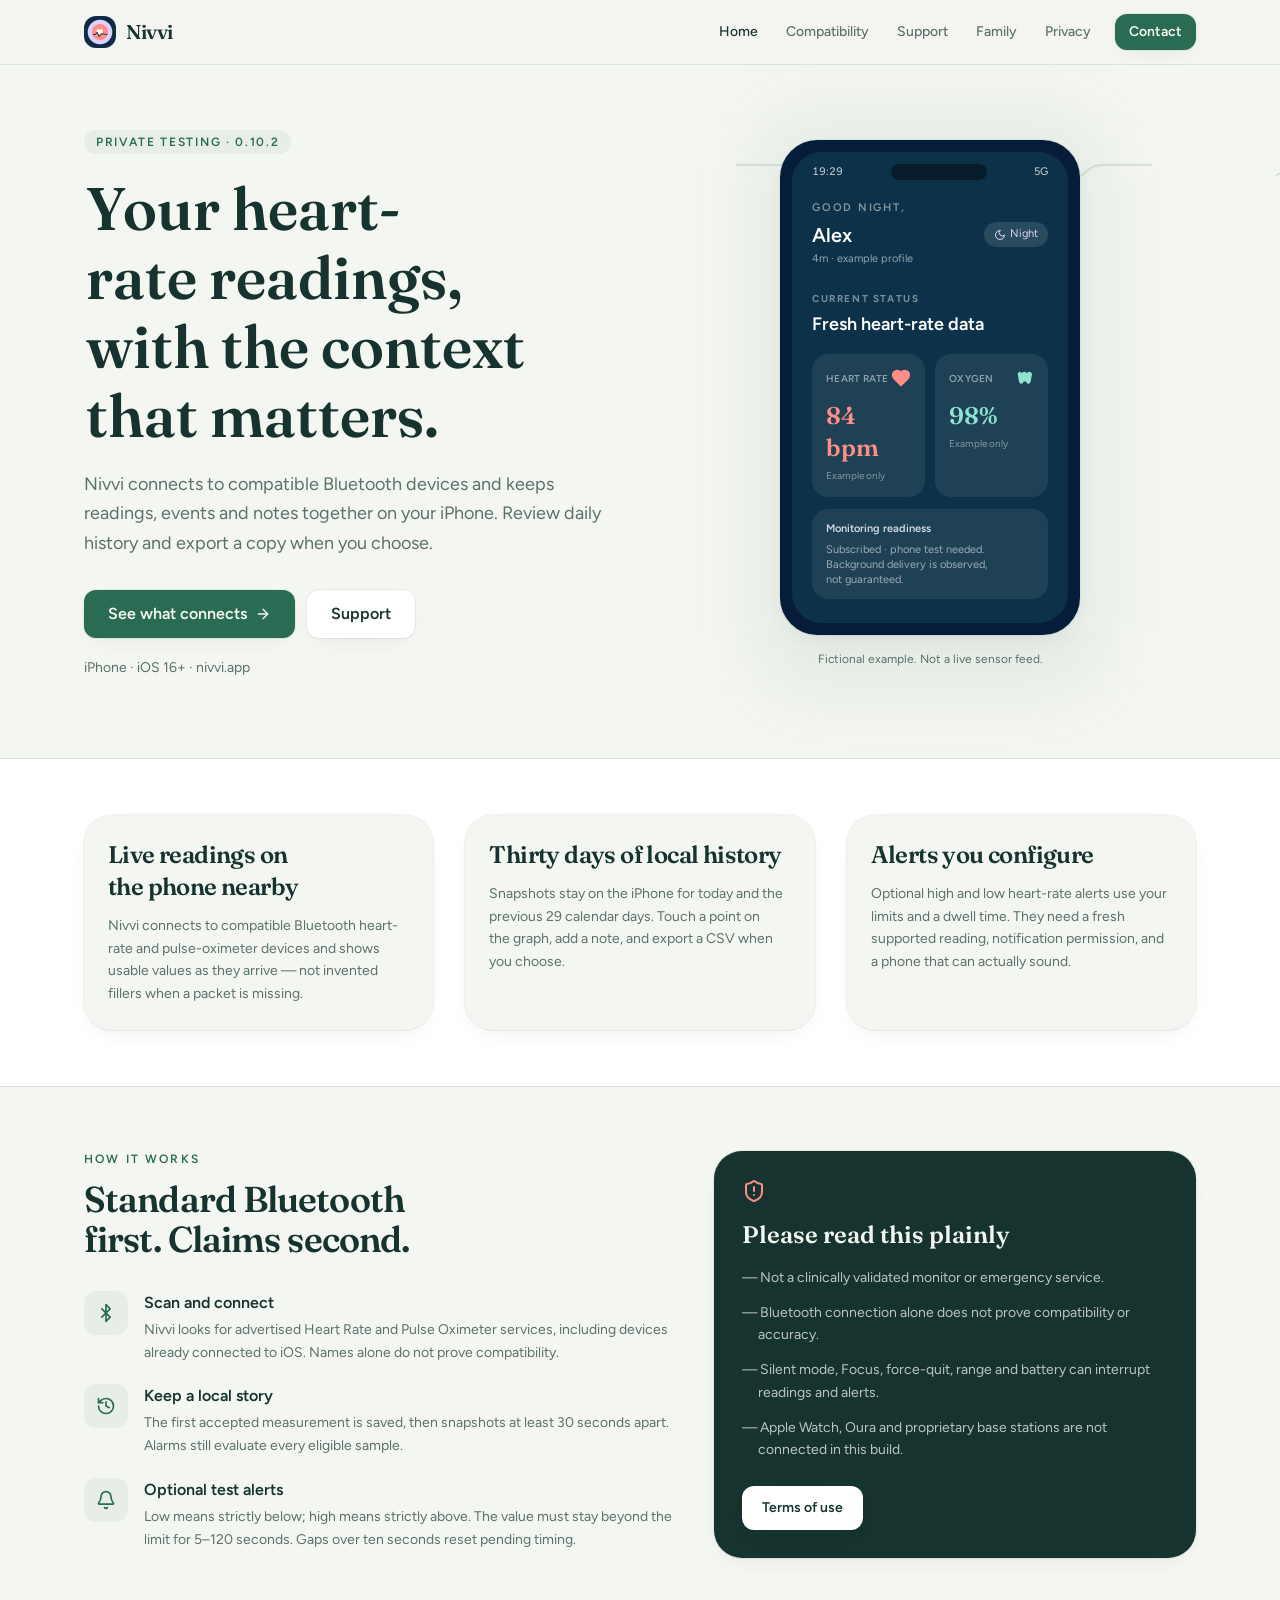
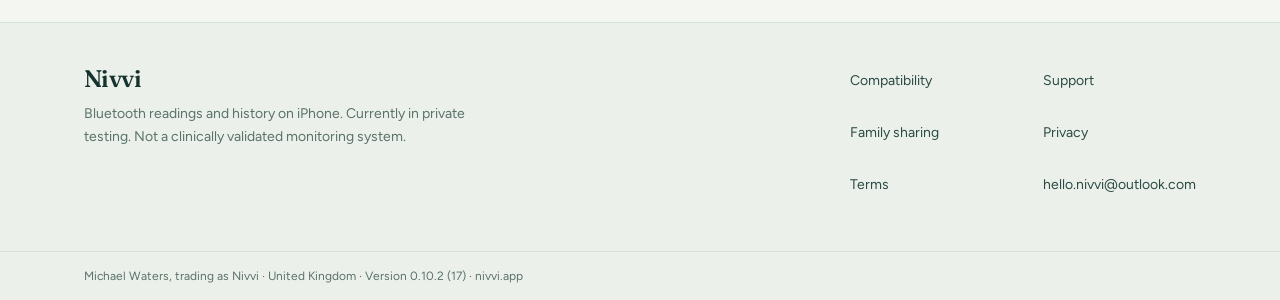
==== index.html @ 2d76181e "Add Nivvi marketing and App Store support site Static pages for home, compatibility, support, privac" ====
<!DOCTYPE html><html lang="en" class="antialiased"><head><meta name="twitter:card" content="summary_large_image"><meta property="og:title" content="Nivvi"><meta property="og:description" content="A calm iPhone app for caregivers. Live Bluetooth heart-rate readings on the phone nearby. Not a medical monitor."><meta charSet="utf-8"/><meta name="viewport" content="width=device-width, initial-scale=1"/><link rel="preload" as="image" href="/nivvi-icon.png"/><link rel="stylesheet" href="/assets/styles-CkrXW104.css" data-precedence="default"/><link rel="canonical" href="https://nivvi.app">
<meta property="og:url" content="https://nivvi.app">
<meta property="og:image" content="https://nivvi.app/og.jpg">
<meta name="twitter:image" content="https://nivvi.app/og.jpg">
<link rel="preconnect" href="https://fonts.googleapis.com">
<link rel="preconnect" href="https://fonts.gstatic.com" crossorigin>
<title>Nivvi — heart-rate readings on iPhone</title><meta name="description" content="Nivvi is an iPhone app for compatible Bluetooth heart-rate devices. Local history, optional alerts, and a private family-sharing test. Not a medical monitor."/><meta name="theme-color" content="#16332f"/><link rel="icon" type="image/svg+xml" href="/favicon.svg"/><link rel="apple-touch-icon" href="/nivvi-icon.png"/></head><body class="min-h-dvh bg-paper font-sans text-ink"><!--$--><div class="flex min-h-dvh flex-col"><header class="sticky top-0 z-40 border-b border-line/80 bg-paper/90 backdrop-blur-md"><div class="mx-auto flex h-16 max-w-6xl items-center justify-between px-5"><a class="flex items-center gap-2.5 active" href="/" data-status="active" aria-current="page"><img src="/nivvi-icon.png" alt="" width="32" height="32" class="size-8 rounded-md outline outline-1 -outline-offset-1 outline-ink/10"/><span class="font-display text-xl font-semibold tracking-tight text-ink">Nivvi</span></a><nav class="hidden items-center gap-1 md:flex" aria-label="Main"><a class="rounded-md px-3 py-2 text-sm font-medium transition-colors text-ink active" href="/" data-status="active" aria-current="page">Home</a><a href="/compatibility" class="rounded-md px-3 py-2 text-sm font-medium transition-colors text-muted hover:text-ink">Compatibility</a><a href="/support" class="rounded-md px-3 py-2 text-sm font-medium transition-colors text-muted hover:text-ink">Support</a><a href="/family" class="rounded-md px-3 py-2 text-sm font-medium transition-colors text-muted hover:text-ink">Family</a><a href="/privacy" class="rounded-md px-3 py-2 text-sm font-medium transition-colors text-muted hover:text-ink">Privacy</a><a href="mailto:hello.nivvi@outlook.com" class="inline-flex items-center justify-center gap-2 whitespace-nowrap rounded-md font-semibold transition-[color,background-color,box-shadow,transform] duration-150 ease-out focus-visible:outline-none focus-visible:ring-2 focus-visible:ring-moss/40 disabled:pointer-events-none disabled:opacity-50 active:not-disabled:scale-[0.96] bg-moss text-moss-fg shadow-card hover:bg-moss-deep h-9 px-3.5 text-sm ml-2">Contact</a></nav><button type="button" class="inline-flex size-11 items-center justify-center rounded-md text-ink md:hidden" aria-expanded="false" id="menu-toggle" aria-controls="mobile-nav" aria-label="Open menu"><svg xmlns="http://www.w3.org/2000/svg" width="24" height="24" viewBox="0 0 24 24" fill="none" stroke="currentColor" stroke-width="2" stroke-linecap="round" stroke-linejoin="round" class="lucide lucide-menu size-5" aria-hidden="true"><path d="M4 12h16"></path><path d="M4 18h16"></path><path d="M4 6h16"></path></svg></button></div></header><main class="flex-1"><section class="relative"><div class="pointer-events-none absolute inset-0 overflow-hidden" aria-hidden="true"><svg viewBox="0 0 640 80" fill="none" aria-hidden="true" class="absolute top-16 -right-8 w-full max-w-xl text-moss/15"><path class="nivvi-wave-path" d="M0 40 C40 40 48 40 64 40 C88 40 88 8 112 8 C136 8 136 72 160 72 C184 72 184 40 208 40 C232 40 240 40 264 40 C288 40 288 16 312 16 C336 16 336 64 360 64 C384 64 384 40 408 40 C440 40 448 40 480 40 C504 40 504 22 528 22 C552 22 552 58 576 58 C600 58 608 40 640 40" stroke="currentColor" stroke-width="2.2" stroke-linecap="round"></path></svg></div><div class="relative mx-auto grid max-w-6xl items-center gap-12 px-5 pt-12 pb-16 md:grid-cols-2 md:pt-16 md:pb-20"><div><span class="inline-flex items-center rounded-full bg-paper-2 px-3 py-1 text-xs font-semibold tracking-[0.14em] text-moss uppercase">Private testing · <!-- -->0.10.2</span><h1 class="mt-5 pl-0.5 font-display text-4xl leading-[1.15] font-semibold md:text-6xl">Your heart-rate readings, with the context that matters.</h1><p class="mt-5 max-w-xl text-lg leading-relaxed text-muted">Nivvi connects to compatible Bluetooth devices and keeps readings, events and notes together on your iPhone. Review daily history and export a copy when you choose.</p><div class="mt-8 flex flex-wrap gap-3"><a href="/compatibility" class="inline-flex items-center justify-center gap-2 whitespace-nowrap rounded-md font-semibold transition-[color,background-color,box-shadow,transform] duration-150 ease-out focus-visible:outline-none focus-visible:ring-2 focus-visible:ring-moss/40 disabled:pointer-events-none disabled:opacity-50 active:not-disabled:scale-[0.96] bg-moss text-moss-fg shadow-card hover:bg-moss-deep h-12 px-6 text-base">See what connects<svg xmlns="http://www.w3.org/2000/svg" width="24" height="24" viewBox="0 0 24 24" fill="none" stroke="currentColor" stroke-width="2" stroke-linecap="round" stroke-linejoin="round" class="lucide lucide-arrow-right size-4" aria-hidden="true"><path d="M5 12h14"></path><path d="m12 5 7 7-7 7"></path></svg></a><a href="/support" class="inline-flex items-center justify-center gap-2 whitespace-nowrap rounded-md font-semibold transition-[color,background-color,box-shadow,transform] duration-150 ease-out focus-visible:outline-none focus-visible:ring-2 focus-visible:ring-moss/40 disabled:pointer-events-none disabled:opacity-50 active:not-disabled:scale-[0.96] bg-panel text-ink shadow-card hover:bg-paper-2 h-12 px-6 text-base">Support</a></div><p class="mt-5 text-sm text-muted">iPhone · iOS 16+ · <!-- -->nivvi.app</p></div><div class="relative mx-auto w-60 sm:w-[300px]"><div class="absolute -inset-6 rounded-[3rem] bg-moss/8 blur-2xl" aria-hidden="true"></div><div class="relative overflow-hidden rounded-[2.35rem] bg-navy p-3 shadow-card"><div class="overflow-hidden rounded-[1.85rem] bg-navy-2"><div class="flex items-center justify-between px-5 pt-3 text-[11px] font-medium text-white/70"><span class="tabular-nums">19:29</span><span class="h-4 w-24 rounded-full bg-black/40"></span><span>5G</span></div><div class="px-5 pt-5 pb-6"><p class="text-[11px] font-semibold tracking-[0.16em] text-white/50 uppercase">Good night,</p><div class="mt-1 flex items-center justify-between"><p class="text-xl font-semibold text-white">Alex</p><span class="inline-flex items-center gap-1 rounded-full bg-white/12 px-2.5 py-1 text-[11px] text-lav"><svg xmlns="http://www.w3.org/2000/svg" width="24" height="24" viewBox="0 0 24 24" fill="none" stroke="currentColor" stroke-width="2" stroke-linecap="round" stroke-linejoin="round" class="lucide lucide-moon size-3" aria-hidden="true"><path d="M12 3a6 6 0 0 0 9 9 9 9 0 1 1-9-9Z"></path></svg>Night</span></div><p class="mt-0.5 text-[11px] text-white/55">4m · example profile</p><p class="mt-6 text-[10px] font-bold tracking-[0.16em] text-white/45 uppercase">Current status</p><p class="mt-1 text-lg font-semibold text-white">Fresh heart-rate data</p><div class="mt-4 grid grid-cols-2 gap-2.5"><div class="rounded-2xl bg-white/8 p-3.5"><div class="flex items-center justify-between"><p class="text-[10px] font-semibold tracking-wide text-white/50 uppercase">Heart rate</p><svg xmlns="http://www.w3.org/2000/svg" width="24" height="24" viewBox="0 0 24 24" fill="none" stroke="currentColor" stroke-width="2" stroke-linecap="round" stroke-linejoin="round" class="lucide lucide-heart size-5 fill-hr text-hr nivvi-heart" aria-hidden="true"><path d="M19 14c1.49-1.46 3-3.21 3-5.5A5.5 5.5 0 0 0 16.5 3c-1.76 0-3 .5-4.5 2-1.5-1.5-2.74-2-4.5-2A5.5 5.5 0 0 0 2 8.5c0 2.3 1.5 4.05 3 5.5l7 7Z"></path></svg></div><p class="mt-3 font-display text-2xl font-semibold tabular-nums text-hr">84 bpm</p><p class="mt-1 text-[10px] text-white/45">Example only</p></div><div class="rounded-2xl bg-white/8 p-3.5"><div class="flex items-center justify-between"><p class="text-[10px] font-semibold tracking-wide text-white/50 uppercase">Oxygen</p><svg viewBox="0 0 24 24" class="size-5 text-o2" aria-hidden="true"><path fill="currentColor" d="M7.5 4.5c-1.8 0-3.2 1.7-3 3.6L6 16.2A3.2 3.2 0 0 0 9.1 19h.8c.7-1.8 2.1-3 3.1-3s2.4 1.2 3.1 3h.8A3.2 3.2 0 0 0 20 16.2l1.5-8.1c.2-1.9-1.2-3.6-3-3.6-1.4 0-2.6.9-3 2.2-.4-1.3-1.6-2.2-3-2.2s-2.6.9-3 2.2c-.4-1.3-1.6-2.2-3-2.2Z"></path></svg></div><p class="mt-3 font-display text-2xl font-semibold tabular-nums text-o2">98%</p><p class="mt-1 text-[10px] text-white/45">Example only</p></div></div><div class="mt-3 rounded-2xl bg-white/8 px-3.5 py-3"><p class="text-[11px] font-semibold text-white/80">Monitoring readiness</p><p class="mt-1 text-[11px] leading-snug text-white/55">Subscribed · phone test needed. Background delivery is observed, not guaranteed.</p></div></div></div></div><p class="mt-4 text-center text-xs text-muted">Fictional example. Not a live sensor feed.</p></div></div></section><section class="border-y border-line bg-panel"><div class="mx-auto grid max-w-6xl gap-8 px-5 py-14 md:grid-cols-3"><article class="rounded-xl bg-paper p-6 shadow-card"><h2 class="font-display text-2xl font-semibold tracking-tight">Live readings on the phone nearby</h2><p class="mt-3 text-sm leading-relaxed text-muted">Nivvi connects to compatible Bluetooth heart-rate and pulse-oximeter devices and shows usable values as they arrive — not invented fillers when a packet is missing.</p></article><article class="rounded-xl bg-paper p-6 shadow-card"><h2 class="font-display text-2xl font-semibold tracking-tight">Thirty days of local history</h2><p class="mt-3 text-sm leading-relaxed text-muted">Snapshots stay on the iPhone for today and the previous 29 calendar days. Touch a point on the graph, add a note, and export a CSV when you choose.</p></article><article class="rounded-xl bg-paper p-6 shadow-card"><h2 class="font-display text-2xl font-semibold tracking-tight">Alerts you configure</h2><p class="mt-3 text-sm leading-relaxed text-muted">Optional high and low heart-rate alerts use your limits and a dwell time. They need a fresh supported reading, notification permission, and a phone that can actually sound.</p></article></div></section><section class="mx-auto max-w-6xl px-5 py-16"><div class="grid gap-10 md:grid-cols-[1.1fr_0.9fr] md:items-start"><div><p class="text-xs font-semibold tracking-[0.18em] text-moss uppercase">How it works</p><h2 class="mt-3 font-display text-3xl font-semibold tracking-tight md:text-4xl">Standard Bluetooth first. Claims second.</h2><ul class="mt-8 space-y-5"><li class="flex gap-4"><div class="flex size-11 shrink-0 items-center justify-center rounded-md bg-paper-2 text-moss"><svg xmlns="http://www.w3.org/2000/svg" width="24" height="24" viewBox="0 0 24 24" fill="none" stroke="currentColor" stroke-width="2" stroke-linecap="round" stroke-linejoin="round" class="lucide lucide-bluetooth size-5" aria-hidden="true"><path d="m7 7 10 10-5 5V2l5 5L7 17"></path></svg></div><div><p class="font-semibold">Scan and connect</p><p class="mt-1 text-sm leading-relaxed text-muted">Nivvi looks for advertised Heart Rate and Pulse Oximeter services, including devices already connected to iOS. Names alone do not prove compatibility.</p></div></li><li class="flex gap-4"><div class="flex size-11 shrink-0 items-center justify-center rounded-md bg-paper-2 text-moss"><svg xmlns="http://www.w3.org/2000/svg" width="24" height="24" viewBox="0 0 24 24" fill="none" stroke="currentColor" stroke-width="2" stroke-linecap="round" stroke-linejoin="round" class="lucide lucide-history size-5" aria-hidden="true"><path d="M3 12a9 9 0 1 0 9-9 9.75 9.75 0 0 0-6.74 2.74L3 8"></path><path d="M3 3v5h5"></path><path d="M12 7v5l4 2"></path></svg></div><div><p class="font-semibold">Keep a local story</p><p class="mt-1 text-sm leading-relaxed text-muted">The first accepted measurement is saved, then snapshots at least 30 seconds apart. Alarms still evaluate every eligible sample.</p></div></li><li class="flex gap-4"><div class="flex size-11 shrink-0 items-center justify-center rounded-md bg-paper-2 text-moss"><svg xmlns="http://www.w3.org/2000/svg" width="24" height="24" viewBox="0 0 24 24" fill="none" stroke="currentColor" stroke-width="2" stroke-linecap="round" stroke-linejoin="round" class="lucide lucide-bell size-5" aria-hidden="true"><path d="M10.268 21a2 2 0 0 0 3.464 0"></path><path d="M3.262 15.326A1 1 0 0 0 4 17h16a1 1 0 0 0 .74-1.673C19.41 13.956 18 12.499 18 8A6 6 0 0 0 6 8c0 4.499-1.411 5.956-2.738 7.326"></path></svg></div><div><p class="font-semibold">Optional test alerts</p><p class="mt-1 text-sm leading-relaxed text-muted">Low means strictly below; high means strictly above. The value must stay beyond the limit for 5–120 seconds. Gaps over ten seconds reset pending timing.</p></div></li></ul></div><aside class="rounded-xl bg-ink p-7 text-paper shadow-card"><svg xmlns="http://www.w3.org/2000/svg" width="24" height="24" viewBox="0 0 24 24" fill="none" stroke="currentColor" stroke-width="2" stroke-linecap="round" stroke-linejoin="round" class="lucide lucide-shield-alert size-6 text-hr" aria-hidden="true"><path d="M20 13c0 5-3.5 7.5-7.66 8.95a1 1 0 0 1-.67-.01C7.5 20.5 4 18 4 13V6a1 1 0 0 1 1-1c2 0 4.5-1.2 6.24-2.72a1.17 1.17 0 0 1 1.52 0C14.51 3.81 17 5 19 5a1 1 0 0 1 1 1z"></path><path d="M12 8v4"></path><path d="M12 16h.01"></path></svg><h3 class="mt-4 font-display text-2xl font-semibold">Please read this plainly</h3><ul class="mt-4 space-y-3 text-sm leading-relaxed text-paper/75"><li class="pl-4 -indent-4">— <!-- -->Not a clinically validated monitor or emergency service.</li><li class="pl-4 -indent-4">— <!-- -->Bluetooth connection alone does not prove compatibility or accuracy.</li><li class="pl-4 -indent-4">— <!-- -->Silent mode, Focus, force-quit, range and battery can interrupt readings and alerts.</li><li class="pl-4 -indent-4">— <!-- -->Apple Watch, Oura and proprietary base stations are not connected in this build.</li></ul><a href="/terms" class="inline-flex items-center justify-center gap-2 whitespace-nowrap rounded-md text-sm font-semibold transition-[color,background-color,box-shadow,transform] duration-150 ease-out focus-visible:outline-none focus-visible:ring-2 focus-visible:ring-moss/40 disabled:pointer-events-none disabled:opacity-50 active:not-disabled:scale-[0.96] bg-panel text-ink shadow-card hover:bg-paper-2 h-11 px-5 mt-6">Terms of use</a></aside></div></section></main><footer class="mt-auto border-t border-line bg-paper-2/60"><div class="mx-auto flex max-w-6xl flex-col gap-8 px-5 py-10 md:flex-row md:items-start md:justify-between"><div class="max-w-sm"><p class="font-display text-2xl font-semibold tracking-tight">Nivvi</p><p class="mt-2 text-sm leading-relaxed text-muted">Bluetooth readings and history on iPhone. Currently in private testing. Not a clinically validated monitoring system.</p></div><div class="grid grid-cols-2 gap-x-10 gap-y-2 text-sm"><a href="/compatibility" class="min-h-11 py-2 text-ink-soft hover:text-ink">Compatibility</a><a href="/support" class="min-h-11 py-2 text-ink-soft hover:text-ink">Support</a><a href="/family" class="min-h-11 py-2 text-ink-soft hover:text-ink">Family sharing</a><a href="/privacy" class="min-h-11 py-2 text-ink-soft hover:text-ink">Privacy</a><a href="/terms" class="min-h-11 py-2 text-ink-soft hover:text-ink">Terms</a><a href="mailto:hello.nivvi@outlook.com" class="min-h-11 py-2 text-ink-soft hover:text-ink">hello.nivvi@outlook.com</a></div></div><div class="border-t border-line"><p class="mx-auto max-w-6xl px-5 py-4 text-xs text-muted">Michael Waters, trading as Nivvi<!-- --> · <!-- -->United Kingdom<!-- --> · Version <!-- -->0.10.2<!-- --> (<!-- -->17<!-- -->) · <!-- -->nivvi.app</p></div></footer></div><!--/$--><script src="/site.js" defer></script></body></html>
---- assets/styles-CkrXW104.css ----
@import "https://fonts.googleapis.com/css2?family=Figtree:wght@400;500;600;700&family=Fraunces:opsz,wght@9..144,500;9..144,600;9..144,700&display=swap";@layer components;@layer properties{@supports (((-webkit-hyphens:none)) and (not (margin-trim:inline))) or ((-moz-orient:inline) and (not (color:rgb(from red r g b)))){*,:before,:after,::backdrop{--tw-scale-x:1;--tw-scale-y:1;--tw-scale-z:1;--tw-rotate-x:initial;--tw-rotate-y:initial;--tw-rotate-z:initial;--tw-skew-x:initial;--tw-skew-y:initial;--tw-space-y-reverse:0;--tw-border-style:solid;--tw-leading:initial;--tw-font-weight:initial;--tw-tracking:initial;--tw-ordinal:initial;--tw-slashed-zero:initial;--tw-numeric-figure:initial;--tw-numeric-spacing:initial;--tw-numeric-fraction:initial;--tw-shadow:0 0 #0000;--tw-shadow-color:initial;--tw-shadow-alpha:100%;--tw-inset-shadow:0 0 #0000;--tw-inset-shadow-color:initial;--tw-inset-shadow-alpha:100%;--tw-ring-color:initial;--tw-ring-shadow:0 0 #0000;--tw-inset-ring-color:initial;--tw-inset-ring-shadow:0 0 #0000;--tw-ring-inset:initial;--tw-ring-offset-width:0px;--tw-ring-offset-color:#fff;--tw-ring-offset-shadow:0 0 #0000;--tw-outline-style:solid;--tw-blur:initial;--tw-brightness:initial;--tw-contrast:initial;--tw-grayscale:initial;--tw-hue-rotate:initial;--tw-invert:initial;--tw-opacity:initial;--tw-saturate:initial;--tw-sepia:initial;--tw-drop-shadow:initial;--tw-drop-shadow-color:initial;--tw-drop-shadow-alpha:100%;--tw-drop-shadow-size:initial;--tw-backdrop-blur:initial;--tw-backdrop-brightness:initial;--tw-backdrop-contrast:initial;--tw-backdrop-grayscale:initial;--tw-backdrop-hue-rotate:initial;--tw-backdrop-invert:initial;--tw-backdrop-opacity:initial;--tw-backdrop-saturate:initial;--tw-backdrop-sepia:initial;--tw-duration:initial;--tw-ease:initial;--tw-content:"";--tw-translate-x:0;--tw-translate-y:0;--tw-translate-z:0}}}@layer theme{:root,:host{--font-sans:"Figtree", "Segoe UI", system-ui, sans-serif;--font-mono:ui-monospace, SFMono-Regular, Menlo, Monaco, Consolas, "Liberation Mono", "Courier New", monospace;--color-red-500:oklch(63.7% .237 25.331);--color-zinc-50:oklch(98.5% 0 none);--color-zinc-400:oklch(70.5% .015 286.067);--color-zinc-500:oklch(55.2% .016 285.938);--color-zinc-900:oklch(21% .006 285.885);--color-zinc-950:oklch(14.1% .005 285.823);--color-neutral-100:oklch(97% 0 none);--color-neutral-300:oklch(87% 0 none);--color-neutral-500:oklch(55.6% 0 none);--color-neutral-700:oklch(37.1% 0 none);--color-neutral-900:oklch(20.5% 0 none);--color-black:#000;--color-white:#fff;--spacing:.25rem;--container-sm:24rem;--container-md:28rem;--container-xl:36rem;--container-3xl:48rem;--container-6xl:72rem;--text-xs:.75rem;--text-xs--line-height:calc(1 / .75);--text-sm:.875rem;--text-sm--line-height:calc(1.25 / .875);--text-base:1rem;--text-base--line-height:calc(1.5 / 1);--text-lg:1.125rem;--text-lg--line-height:calc(1.75 / 1.125);--text-xl:1.25rem;--text-xl--line-height:calc(1.75 / 1.25);--text-2xl:1.5rem;--text-2xl--line-height:calc(2 / 1.5);--text-3xl:1.875rem;--text-3xl--line-height:calc(2.25 / 1.875);--text-4xl:2.25rem;--text-4xl--line-height:calc(2.5 / 2.25);--text-5xl:3rem;--text-5xl--line-height:1;--text-6xl:3.75rem;--text-6xl--line-height:1;--font-weight-medium:500;--font-weight-semibold:600;--font-weight-bold:700;--tracking-tight:-.025em;--tracking-wide:.025em;--leading-tight:1.25;--leading-snug:1.375;--leading-normal:1.5;--leading-relaxed:1.625;--radius-xs:.125rem;--radius-sm:.5rem;--radius-md:.75rem;--radius-lg:1.25rem;--radius-xl:1.75rem;--radius-2xl:1rem;--ease-out:cubic-bezier(0, 0, .2, 1);--ease-in-out:cubic-bezier(.4, 0, .2, 1);--animate-pulse:pulse 2s cubic-bezier(.4, 0, .6, 1) infinite;--blur-md:12px;--blur-2xl:40px;--default-transition-duration:.15s;--default-transition-timing-function:cubic-bezier(.4, 0, .2, 1);--default-font-family:var(--font-sans);--default-mono-font-family:var(--font-mono);--color-paper:#f4f6f1;--color-paper-2:#e7eee6;--color-ink:#16332f;--color-ink-soft:#2c4a45;--color-muted:#5b716c;--color-moss:#2a6b54;--color-moss-deep:#1e4d3d;--color-moss-fg:#f4f6f1;--color-line:#d5e0d8;--color-coral:#e56b64;--color-navy:#051d3a;--color-navy-2:#0c3148;--color-hr:#ff8e87;--color-o2:#8ee3d1;--color-lav:#d9d4ff;--color-panel:#fff;--font-display:"Fraunces", "Iowan Old Style", Georgia, serif}}@layer base{*,:after,:before,::backdrop{box-sizing:border-box;border:0 solid;margin:0;padding:0}::file-selector-button{box-sizing:border-box;border:0 solid;margin:0;padding:0}html,:host{-webkit-text-size-adjust:100%;tab-size:4;line-height:1.5;font-family:var(--default-font-family,-apple-system, BlinkMacSystemFont, "Segoe UI", Roboto, "Helvetica Neue", "Noto Sans", Arial, sans-serif, "Apple Color Emoji", "Segoe UI Emoji", "Segoe UI Symbol", "Noto Color Emoji");font-feature-settings:var(--default-font-feature-settings,normal);font-variation-settings:var(--default-font-variation-settings,normal);-webkit-tap-highlight-color:transparent}hr{height:0;color:inherit;border-top-width:1px}abbr:where([title]){-webkit-text-decoration:underline dotted;text-decoration:underline dotted}h1,h2,h3,h4,h5,h6{font-size:inherit;font-weight:inherit}a{color:inherit;-webkit-text-decoration:inherit;-webkit-text-decoration:inherit;-webkit-text-decoration:inherit;-webkit-text-decoration:inherit;text-decoration:inherit}b,strong{font-weight:bolder}code,kbd,samp,pre{font-family:var(--default-mono-font-family,ui-monospace, SFMono-Regular, Menlo, Monaco, Consolas, "Liberation Mono", "Courier New", monospace);font-feature-settings:var(--default-mono-font-feature-settings,normal);font-variation-settings:var(--default-mono-font-variation-settings,normal);font-size:1em}small{font-size:80%}sub,sup{vertical-align:baseline;font-size:75%;line-height:0;position:relative}sub{bottom:-.25em}sup{top:-.5em}table{text-indent:0;border-color:inherit;border-collapse:collapse}:-moz-focusring:where(:not(iframe)){outline:auto}progress{vertical-align:baseline}summary{display:list-item}ol,ul,menu{list-style:none}img,svg,video,canvas,audio,iframe,embed,object{vertical-align:middle;display:block}img,video{max-width:100%;height:auto}button,input,select,optgroup,textarea{font:inherit;font-feature-settings:inherit;font-variation-settings:inherit;letter-spacing:inherit;color:inherit;opacity:1;background-color:#0000;border-radius:0}::file-selector-button{font:inherit;font-feature-settings:inherit;font-variation-settings:inherit;letter-spacing:inherit;color:inherit;opacity:1;background-color:#0000;border-radius:0}:where(select:is([multiple],[size])) optgroup{font-weight:bolder}:where(select:is([multiple],[size])) optgroup option{padding-inline-start:20px}::file-selector-button{margin-inline-end:4px}::placeholder{opacity:1}@supports (not ((-webkit-appearance:-apple-pay-button))) or (contain-intrinsic-size:1px){::placeholder{color:currentColor}@supports (color:color-mix(in lab, red, red)){::placeholder{color:color-mix(in oklab, currentcolor 50%, transparent)}}}textarea{resize:vertical}::-webkit-search-decoration{-webkit-appearance:none}::-webkit-date-and-time-value{min-height:1lh;text-align:inherit}::-webkit-datetime-edit{display:inline-flex}::-webkit-datetime-edit-fields-wrapper{padding:0}::-webkit-datetime-edit{padding-block:0}::-webkit-datetime-edit-year-field{padding-block:0}::-webkit-datetime-edit-month-field{padding-block:0}::-webkit-datetime-edit-day-field{padding-block:0}::-webkit-datetime-edit-hour-field{padding-block:0}::-webkit-datetime-edit-minute-field{padding-block:0}::-webkit-datetime-edit-second-field{padding-block:0}::-webkit-datetime-edit-millisecond-field{padding-block:0}::-webkit-datetime-edit-meridiem-field{padding-block:0}::-webkit-calendar-picker-indicator{line-height:1}:-moz-ui-invalid{box-shadow:none}button,input:where([type=button],[type=reset],[type=submit]){appearance:button}::file-selector-button{appearance:button}::-webkit-inner-spin-button{height:auto}::-webkit-outer-spin-button{height:auto}[hidden]:where(:not([hidden=until-found])){display:none!important}html{-webkit-font-smoothing:antialiased;-moz-osx-font-smoothing:grayscale}body{background:var(--color-paper);color:var(--color-ink);font-family:var(--font-sans)}button:not(:disabled),[role=button]:not(:disabled){cursor:pointer}h1,h2,h3{text-wrap:balance;font-family:var(--font-display)}p{text-wrap:pretty}}@layer utilities{.pointer-events-none{pointer-events:none}.collapse{visibility:collapse}.invisible{visibility:hidden}.visible{visibility:visible}.absolute{position:absolute}.fixed{position:fixed}.relative{position:relative}.static{position:static}.sticky{position:sticky}.-inset-6{inset:calc(var(--spacing) * -6)}.inset-0{inset:0}.top-0{top:0}.top-16{top:calc(var(--spacing) * 16)}.-right-8{right:calc(var(--spacing) * -8)}.right-1{right:var(--spacing)}.right-2{right:calc(var(--spacing) * 2)}.right-3{right:calc(var(--spacing) * 3)}.right-4{right:calc(var(--spacing) * 4)}.left-1{left:var(--spacing)}.left-2{left:calc(var(--spacing) * 2)}.left-3{left:calc(var(--spacing) * 3)}.left-4{left:calc(var(--spacing) * 4)}.z-40{z-index:40}.container{width:100%}@media (width>=40rem){.container{max-width:40rem}}@media (width>=48rem){.container{max-width:48rem}}@media (width>=64rem){.container{max-width:64rem}}@media (width>=80rem){.container{max-width:80rem}}@media (width>=96rem){.container{max-width:96rem}}.mx-auto{margin-inline:auto}.mt-0\.5{margin-top:calc(var(--spacing) * .5)}.mt-1{margin-top:var(--spacing)}.mt-2{margin-top:calc(var(--spacing) * 2)}.mt-3{margin-top:calc(var(--spacing) * 3)}.mt-4{margin-top:calc(var(--spacing) * 4)}.mt-5{margin-top:calc(var(--spacing) * 5)}.mt-6{margin-top:calc(var(--spacing) * 6)}.mt-8{margin-top:calc(var(--spacing) * 8)}.mt-14{margin-top:calc(var(--spacing) * 14)}.mt-auto{margin-top:auto}.ml-2{margin-left:calc(var(--spacing) * 2)}.ml-px{margin-left:1px}.block{display:block}.flex{display:flex}.grid{display:grid}.hidden{display:none}.inline{display:inline}.inline-flex{display:inline-flex}.table{display:table}.size-3{width:calc(var(--spacing) * 3);height:calc(var(--spacing) * 3)}.size-4{width:calc(var(--spacing) * 4);height:calc(var(--spacing) * 4)}.size-5{width:calc(var(--spacing) * 5);height:calc(var(--spacing) * 5)}.size-6{width:calc(var(--spacing) * 6);height:calc(var(--spacing) * 6)}.size-8{width:calc(var(--spacing) * 8);height:calc(var(--spacing) * 8)}.size-10{width:calc(var(--spacing) * 10);height:calc(var(--spacing) * 10)}.size-11{width:calc(var(--spacing) * 11);height:calc(var(--spacing) * 11)}.h-4{height:calc(var(--spacing) * 4)}.h-8{height:calc(var(--spacing) * 8)}.h-9{height:calc(var(--spacing) * 9)}.h-11{height:calc(var(--spacing) * 11)}.h-12{height:calc(var(--spacing) * 12)}.h-16{height:calc(var(--spacing) * 16)}.h-fit{height:fit-content}.min-h-11{min-height:calc(var(--spacing) * 11)}.min-h-dvh{min-height:100dvh}.min-h-screen{min-height:100vh}.w-8{width:calc(var(--spacing) * 8)}.w-24{width:calc(var(--spacing) * 24)}.w-60{width:calc(var(--spacing) * 60)}.w-full{width:100%}.w-min{width:min-content}.max-w-3xl{max-width:var(--container-3xl)}.max-w-6xl{max-width:var(--container-6xl)}.max-w-md{max-width:var(--container-md)}.max-w-sm{max-width:var(--container-sm)}.max-w-xl{max-width:var(--container-xl)}.min-w-full{min-width:100%}.flex-1{flex:1}.shrink{flex-shrink:1}.shrink-0{flex-shrink:0}.scale-100{--tw-scale-x:100%;--tw-scale-y:100%;--tw-scale-z:100%;scale:var(--tw-scale-x) var(--tw-scale-y)}.scale-\[0\.25\]{scale:.25}.transform{transform:var(--tw-rotate-x,) var(--tw-rotate-y,) var(--tw-rotate-z,) var(--tw-skew-x,) var(--tw-skew-y,)}.animate-pulse{animation:var(--animate-pulse)}.cursor-pointer{cursor:pointer}.resize{resize:both}.grid-cols-2{grid-template-columns:repeat(2,minmax(0,1fr))}.flex-col{flex-direction:column}.flex-wrap{flex-wrap:wrap}.place-items-center{place-items:center}.items-center{align-items:center}.items-start{align-items:flex-start}.justify-between{justify-content:space-between}.justify-center{justify-content:center}.gap-1{gap:var(--spacing)}.gap-2{gap:calc(var(--spacing) * 2)}.gap-2\.5{gap:calc(var(--spacing) * 2.5)}.gap-3{gap:calc(var(--spacing) * 3)}.gap-4{gap:calc(var(--spacing) * 4)}.gap-8{gap:calc(var(--spacing) * 8)}.gap-10{gap:calc(var(--spacing) * 10)}.gap-12{gap:calc(var(--spacing) * 12)}:where(.space-y-3>:not(:last-child)){--tw-space-y-reverse:0;margin-block-start:calc(calc(var(--spacing) * 3) * var(--tw-space-y-reverse));margin-block-end:calc(calc(var(--spacing) * 3) * calc(1 - var(--tw-space-y-reverse)))}:where(.space-y-5>:not(:last-child)){--tw-space-y-reverse:0;margin-block-start:calc(calc(var(--spacing) * 5) * var(--tw-space-y-reverse));margin-block-end:calc(calc(var(--spacing) * 5) * calc(1 - var(--tw-space-y-reverse)))}:where(.space-y-6>:not(:last-child)){--tw-space-y-reverse:0;margin-block-start:calc(calc(var(--spacing) * 6) * var(--tw-space-y-reverse));margin-block-end:calc(calc(var(--spacing) * 6) * calc(1 - var(--tw-space-y-reverse)))}:where(.space-y-8>:not(:last-child)){--tw-space-y-reverse:0;margin-block-start:calc(calc(var(--spacing) * 8) * var(--tw-space-y-reverse));margin-block-end:calc(calc(var(--spacing) * 8) * calc(1 - var(--tw-space-y-reverse)))}.gap-x-10{column-gap:calc(var(--spacing) * 10)}.gap-y-2{row-gap:calc(var(--spacing) * 2)}.truncate{text-overflow:ellipsis;white-space:nowrap;overflow:hidden}.overflow-hidden{overflow:hidden}.overflow-x-auto{overflow-x:auto}.rounded{border-radius:.25rem}.rounded-2xl{border-radius:var(--radius-2xl)}.rounded-\[1\.85rem\]{border-radius:1.85rem}.rounded-\[2\.35rem\]{border-radius:2.35rem}.rounded-\[3rem\]{border-radius:3rem}.rounded-full{border-radius:2147483647px}.rounded-lg{border-radius:var(--radius-lg)}.rounded-md{border-radius:var(--radius-md)}.rounded-xl{border-radius:var(--radius-xl)}.border{border-style:var(--tw-border-style);border-width:1px}.border-y{border-block-style:var(--tw-border-style);border-block-width:1px}.border-t{border-top-style:var(--tw-border-style);border-top-width:1px}.border-b{border-bottom-style:var(--tw-border-style);border-bottom-width:1px}.border-l-4{border-left-style:var(--tw-border-style);border-left-width:4px}.border-line{border-color:var(--color-line)}.border-line\/80{border-color:#d5e0d8cc}@supports (color:color-mix(in lab, red, red)){.border-line\/80{border-color:color-mix(in oklab, var(--color-line) 80%, transparent)}}.border-moss{border-color:var(--color-moss)}.border-neutral-300{border-color:var(--color-neutral-300)}.bg-black{background-color:var(--color-black)}.bg-black\/10{background-color:#0000001a}@supports (color:color-mix(in lab, red, red)){.bg-black\/10{background-color:color-mix(in oklab, var(--color-black) 10%, transparent)}}.bg-black\/40{background-color:#0006}@supports (color:color-mix(in lab, red, red)){.bg-black\/40{background-color:color-mix(in oklab, var(--color-black) 40%, transparent)}}.bg-ink{background-color:var(--color-ink)}.bg-moss{background-color:var(--color-moss)}.bg-moss\/8{background-color:#2a6b5414}@supports (color:color-mix(in lab, red, red)){.bg-moss\/8{background-color:color-mix(in oklab, var(--color-moss) 8%, transparent)}}.bg-navy{background-color:var(--color-navy)}.bg-navy-2{background-color:var(--color-navy-2)}.bg-panel{background-color:var(--color-panel)}.bg-paper{background-color:var(--color-paper)}.bg-paper-2{background-color:var(--color-paper-2)}.bg-paper-2\/60{background-color:#e7eee699}@supports (color:color-mix(in lab, red, red)){.bg-paper-2\/60{background-color:color-mix(in oklab, var(--color-paper-2) 60%, transparent)}}.bg-paper\/90{background-color:#f4f6f1e6}@supports (color:color-mix(in lab, red, red)){.bg-paper\/90{background-color:color-mix(in oklab, var(--color-paper) 90%, transparent)}}.bg-white\/8{background-color:#ffffff14}@supports (color:color-mix(in lab, red, red)){.bg-white\/8{background-color:color-mix(in oklab, var(--color-white) 8%, transparent)}}.bg-white\/12{background-color:#ffffff1f}@supports (color:color-mix(in lab, red, red)){.bg-white\/12{background-color:color-mix(in oklab, var(--color-white) 12%, transparent)}}.bg-zinc-50{background-color:var(--color-zinc-50)}.fill-hr{fill:var(--color-hr)}.object-cover{object-fit:cover}.p-2{padding:calc(var(--spacing) * 2)}.p-3{padding:calc(var(--spacing) * 3)}.p-3\.5{padding:calc(var(--spacing) * 3.5)}.p-5{padding:calc(var(--spacing) * 5)}.p-6{padding:calc(var(--spacing) * 6)}.p-7{padding:calc(var(--spacing) * 7)}.p-8{padding:calc(var(--spacing) * 8)}.p-\[16px\]{padding:16px}.px-2\.5{padding-inline:calc(var(--spacing) * 2.5)}.px-3{padding-inline:calc(var(--spacing) * 3)}.px-3\.5{padding-inline:calc(var(--spacing) * 3.5)}.px-4{padding-inline:calc(var(--spacing) * 4)}.px-5{padding-inline:calc(var(--spacing) * 5)}.px-6{padding-inline:calc(var(--spacing) * 6)}.py-1{padding-block:var(--spacing)}.py-2{padding-block:calc(var(--spacing) * 2)}.py-3{padding-block:calc(var(--spacing) * 3)}.py-4{padding-block:calc(var(--spacing) * 4)}.py-5{padding-block:calc(var(--spacing) * 5)}.py-10{padding-block:calc(var(--spacing) * 10)}.py-14{padding-block:calc(var(--spacing) * 14)}.py-16{padding-block:calc(var(--spacing) * 16)}.pt-3{padding-top:calc(var(--spacing) * 3)}.pt-5{padding-top:calc(var(--spacing) * 5)}.pt-12{padding-top:calc(var(--spacing) * 12)}.pr-3\.5{padding-right:calc(var(--spacing) * 3.5)}.pb-5{padding-bottom:calc(var(--spacing) * 5)}.pb-6{padding-bottom:calc(var(--spacing) * 6)}.pb-8{padding-bottom:calc(var(--spacing) * 8)}.pb-16{padding-bottom:calc(var(--spacing) * 16)}.pl-0\.5{padding-left:calc(var(--spacing) * .5)}.pl-4{padding-left:calc(var(--spacing) * 4)}.text-center{text-align:center}.text-left{text-align:left}.-indent-4{text-indent:calc(var(--spacing) * -4)}.align-top{vertical-align:top}.font-display{font-family:var(--font-display)}.font-mono{font-family:var(--font-mono)}.font-sans{font-family:var(--font-sans)}.text-2xl{font-size:var(--text-2xl);line-height:var(--tw-leading,var(--text-2xl--line-height))}.text-3xl{font-size:var(--text-3xl);line-height:var(--tw-leading,var(--text-3xl--line-height))}.text-4xl{font-size:var(--text-4xl);line-height:var(--tw-leading,var(--text-4xl--line-height))}.text-base{font-size:var(--text-base);line-height:var(--tw-leading,var(--text-base--line-height))}.text-lg{font-size:var(--text-lg);line-height:var(--tw-leading,var(--text-lg--line-height))}.text-sm{font-size:var(--text-sm);line-height:var(--tw-leading,var(--text-sm--line-height))}.text-xl{font-size:var(--text-xl);line-height:var(--tw-leading,var(--text-xl--line-height))}.text-xs{font-size:var(--text-xs);line-height:var(--tw-leading,var(--text-xs--line-height))}.text-\[10px\]{font-size:10px}.text-\[11px\]{font-size:11px}.text-\[13px\]{font-size:13px}.text-\[17px\]{font-size:17px}.leading-\[1\.15\]{--tw-leading:1.15;line-height:1.15}.leading-relaxed{--tw-leading:var(--leading-relaxed);line-height:var(--leading-relaxed)}.leading-snug{--tw-leading:var(--leading-snug);line-height:var(--leading-snug)}.leading-tight{--tw-leading:var(--leading-tight);line-height:var(--leading-tight)}.font-bold{--tw-font-weight:var(--font-weight-bold);font-weight:var(--font-weight-bold)}.font-medium{--tw-font-weight:var(--font-weight-medium);font-weight:var(--font-weight-medium)}.font-semibold{--tw-font-weight:var(--font-weight-semibold);font-weight:var(--font-weight-semibold)}.tracking-\[0\.14em\]{--tw-tracking:.14em;letter-spacing:.14em}.tracking-\[0\.16em\]{--tw-tracking:.16em;letter-spacing:.16em}.tracking-\[0\.18em\]{--tw-tracking:.18em;letter-spacing:.18em}.tracking-tight{--tw-tracking:var(--tracking-tight);letter-spacing:var(--tracking-tight)}.tracking-wide{--tw-tracking:var(--tracking-wide);letter-spacing:var(--tracking-wide)}.text-balance{text-wrap:balance}.text-wrap{text-wrap:wrap}.break-words{overflow-wrap:break-word}.whitespace-nowrap{white-space:nowrap}.text-coral{color:var(--color-coral)}.text-hr{color:var(--color-hr)}.text-ink{color:var(--color-ink)}.text-ink-soft{color:var(--color-ink-soft)}.text-lav{color:var(--color-lav)}.text-moss{color:var(--color-moss)}.text-moss-fg{color:var(--color-moss-fg)}.text-moss\/15{color:#2a6b5426}@supports (color:color-mix(in lab, red, red)){.text-moss\/15{color:color-mix(in oklab, var(--color-moss) 15%, transparent)}}.text-muted{color:var(--color-muted)}.text-neutral-500{color:var(--color-neutral-500)}.text-o2{color:var(--color-o2)}.text-paper{color:var(--color-paper)}.text-paper\/75{color:#f4f6f1bf}@supports (color:color-mix(in lab, red, red)){.text-paper\/75{color:color-mix(in oklab, var(--color-paper) 75%, transparent)}}.text-red-500{color:var(--color-red-500)}.text-white{color:var(--color-white)}.text-white\/45{color:#ffffff73}@supports (color:color-mix(in lab, red, red)){.text-white\/45{color:color-mix(in oklab, var(--color-white) 45%, transparent)}}.text-white\/50{color:#ffffff80}@supports (color:color-mix(in lab, red, red)){.text-white\/50{color:color-mix(in oklab, var(--color-white) 50%, transparent)}}.text-white\/55{color:#ffffff8c}@supports (color:color-mix(in lab, red, red)){.text-white\/55{color:color-mix(in oklab, var(--color-white) 55%, transparent)}}.text-white\/70{color:#ffffffb3}@supports (color:color-mix(in lab, red, red)){.text-white\/70{color:color-mix(in oklab, var(--color-white) 70%, transparent)}}.text-white\/80{color:#fffc}@supports (color:color-mix(in lab, red, red)){.text-white\/80{color:color-mix(in oklab, var(--color-white) 80%, transparent)}}.text-zinc-500{color:var(--color-zinc-500)}.text-zinc-900{color:var(--color-zinc-900)}.uppercase{text-transform:uppercase}.tabular-nums{--tw-numeric-spacing:tabular-nums;font-variant-numeric:var(--tw-ordinal,) var(--tw-slashed-zero,) var(--tw-numeric-figure,) var(--tw-numeric-spacing,) var(--tw-numeric-fraction,)}.underline-offset-4{text-underline-offset:4px}.antialiased{-webkit-font-smoothing:antialiased;-moz-osx-font-smoothing:grayscale}.opacity-0{opacity:0}.opacity-70{opacity:.7}.opacity-100{opacity:1}.shadow{--tw-shadow:0 1px 3px 0 var(--tw-shadow-color,#0000001a), 0 1px 2px -1px var(--tw-shadow-color,#0000001a);box-shadow:var(--tw-inset-shadow), var(--tw-inset-ring-shadow), var(--tw-ring-offset-shadow), var(--tw-ring-shadow), var(--tw-shadow)}.shadow-card{--tw-shadow:0 0 0 1px var(--tw-shadow-color,#16332f0f), 0 1px 2px -1px var(--tw-shadow-color,#16332f0f), 0 8px 24px -12px var(--tw-shadow-color,#16332f1f);box-shadow:var(--tw-inset-shadow), var(--tw-inset-ring-shadow), var(--tw-ring-offset-shadow), var(--tw-ring-shadow), var(--tw-shadow)}.ring{--tw-ring-shadow:var(--tw-ring-inset,) 0 0 0 calc(1px + var(--tw-ring-offset-width)) var(--tw-ring-color,currentcolor);box-shadow:var(--tw-inset-shadow), var(--tw-inset-ring-shadow), var(--tw-ring-offset-shadow), var(--tw-ring-shadow), var(--tw-shadow)}.outline,.outline-1{outline-style:var(--tw-outline-style);outline-width:1px}.-outline-offset-1{outline-offset:calc(1px * -1)}.outline-black\/10{outline-color:#0000001a}@supports (color:color-mix(in lab, red, red)){.outline-black\/10{outline-color:color-mix(in oklab, var(--color-black) 10%, transparent)}}.outline-ink\/10{outline-color:#16332f1a}@supports (color:color-mix(in lab, red, red)){.outline-ink\/10{outline-color:color-mix(in oklab, var(--color-ink) 10%, transparent)}}.blur{--tw-blur:blur(8px);filter:var(--tw-blur,) var(--tw-brightness,) var(--tw-contrast,) var(--tw-grayscale,) var(--tw-hue-rotate,) var(--tw-invert,) var(--tw-saturate,) var(--tw-sepia,) var(--tw-drop-shadow,)}.blur-2xl{--tw-blur:blur(var(--blur-2xl));filter:var(--tw-blur,) var(--tw-brightness,) var(--tw-contrast,) var(--tw-grayscale,) var(--tw-hue-rotate,) var(--tw-invert,) var(--tw-saturate,) var(--tw-sepia,) var(--tw-drop-shadow,)}.blur-\[4px\]{--tw-blur:blur(4px);filter:var(--tw-blur,) var(--tw-brightness,) var(--tw-contrast,) var(--tw-grayscale,) var(--tw-hue-rotate,) var(--tw-invert,) var(--tw-saturate,) var(--tw-sepia,) var(--tw-drop-shadow,)}.blur-none{--tw-blur: ;filter:var(--tw-blur,) var(--tw-brightness,) var(--tw-contrast,) var(--tw-grayscale,) var(--tw-hue-rotate,) var(--tw-invert,) var(--tw-saturate,) var(--tw-sepia,) var(--tw-drop-shadow,)}.grayscale{--tw-grayscale:grayscale(100%);filter:var(--tw-blur,) var(--tw-brightness,) var(--tw-contrast,) var(--tw-grayscale,) var(--tw-hue-rotate,) var(--tw-invert,) var(--tw-saturate,) var(--tw-sepia,) var(--tw-drop-shadow,)}.invert{--tw-invert:invert(100%);filter:var(--tw-blur,) var(--tw-brightness,) var(--tw-contrast,) var(--tw-grayscale,) var(--tw-hue-rotate,) var(--tw-invert,) var(--tw-saturate,) var(--tw-sepia,) var(--tw-drop-shadow,)}.sepia{--tw-sepia:sepia(100%);filter:var(--tw-blur,) var(--tw-brightness,) var(--tw-contrast,) var(--tw-grayscale,) var(--tw-hue-rotate,) var(--tw-invert,) var(--tw-saturate,) var(--tw-sepia,) var(--tw-drop-shadow,)}.filter{filter:var(--tw-blur,) var(--tw-brightness,) var(--tw-contrast,) var(--tw-grayscale,) var(--tw-hue-rotate,) var(--tw-invert,) var(--tw-saturate,) var(--tw-sepia,) var(--tw-drop-shadow,)}.backdrop-blur-md{--tw-backdrop-blur:blur(var(--blur-md));-webkit-backdrop-filter:var(--tw-backdrop-blur,) var(--tw-backdrop-brightness,) var(--tw-backdrop-contrast,) var(--tw-backdrop-grayscale,) var(--tw-backdrop-hue-rotate,) var(--tw-backdrop-invert,) var(--tw-backdrop-opacity,) var(--tw-backdrop-saturate,) var(--tw-backdrop-sepia,);backdrop-filter:var(--tw-backdrop-blur,) var(--tw-backdrop-brightness,) var(--tw-backdrop-contrast,) var(--tw-backdrop-grayscale,) var(--tw-backdrop-hue-rotate,) var(--tw-backdrop-invert,) var(--tw-backdrop-opacity,) var(--tw-backdrop-saturate,) var(--tw-backdrop-sepia,)}.transition{transition-property:color,background-color,border-color,outline-color,text-decoration-color,fill,stroke,--tw-gradient-from,--tw-gradient-via,--tw-gradient-to,opacity,box-shadow,transform,translate,scale,rotate,filter,-webkit-backdrop-filter,backdrop-filter,display,content-visibility,overlay,pointer-events;transition-timing-function:var(--tw-ease,var(--default-transition-timing-function));transition-duration:var(--tw-duration,var(--default-transition-duration))}.transition-\[box-shadow\]{transition-property:box-shadow;transition-timing-function:var(--tw-ease,var(--default-transition-timing-function));transition-duration:var(--tw-duration,var(--default-transition-duration))}.transition-\[color\,background-color\,box-shadow\,transform\]{transition-property:color,background-color,box-shadow,transform;transition-timing-function:var(--tw-ease,var(--default-transition-timing-function));transition-duration:var(--tw-duration,var(--default-transition-duration))}.transition-\[opacity\,filter\,scale\]{transition-property:opacity,filter,scale;transition-timing-function:var(--tw-ease,var(--default-transition-timing-function));transition-duration:var(--tw-duration,var(--default-transition-duration))}.transition-\[scale\,background-color\]{transition-property:scale,background-color;transition-timing-function:var(--tw-ease,var(--default-transition-timing-function));transition-duration:var(--tw-duration,var(--default-transition-duration))}.transition-\[scale\,opacity\,filter\]{transition-property:scale,opacity,filter;transition-timing-function:var(--tw-ease,var(--default-transition-timing-function));transition-duration:var(--tw-duration,var(--default-transition-duration))}.transition-colors{transition-property:color,background-color,border-color,outline-color,text-decoration-color,fill,stroke,--tw-gradient-from,--tw-gradient-via,--tw-gradient-to;transition-timing-function:var(--tw-ease,var(--default-transition-timing-function));transition-duration:var(--tw-duration,var(--default-transition-duration))}.transition-transform{transition-property:transform,translate,scale,rotate;transition-timing-function:var(--tw-ease,var(--default-transition-timing-function));transition-duration:var(--tw-duration,var(--default-transition-duration))}.duration-150{--tw-duration:.15s;transition-duration:.15s}.duration-200{--tw-duration:.2s;transition-duration:.2s}.duration-300{--tw-duration:.3s;transition-duration:.3s}.ease-\[cubic-bezier\(0\.2\,0\,0\,1\)\]{--tw-ease:cubic-bezier(.2,0,0,1);transition-timing-function:cubic-bezier(.2,0,0,1)}.ease-out{--tw-ease:var(--ease-out);transition-timing-function:var(--ease-out)}.after\:absolute:after{content:var(--tw-content);position:absolute}.after\:top-1\/2:after{content:var(--tw-content);top:50%}.after\:left-1\/2:after{content:var(--tw-content);left:50%}.after\:size-10:after{content:var(--tw-content);width:calc(var(--spacing) * 10);height:calc(var(--spacing) * 10)}.after\:-translate-1\/2:after{content:var(--tw-content);--tw-translate-x:calc(calc(1 / 2 * 100%) * -1);--tw-translate-y:calc(calc(1 / 2 * 100%) * -1);translate:var(--tw-translate-x) var(--tw-translate-y)}.last\:border-0:last-child{border-style:var(--tw-border-style);border-width:0}.last\:border-b-0:last-child{border-bottom-style:var(--tw-border-style);border-bottom-width:0}@media (hover:hover){.hover\:bg-moss-deep:hover{background-color:var(--color-moss-deep)}.hover\:bg-neutral-100:hover{background-color:var(--color-neutral-100)}.hover\:bg-paper-2:hover{background-color:var(--color-paper-2)}.hover\:text-ink:hover{color:var(--color-ink)}.hover\:text-moss:hover{color:var(--color-moss)}.hover\:underline:hover{text-decoration-line:underline}}.focus-visible\:ring-2:focus-visible{--tw-ring-shadow:var(--tw-ring-inset,) 0 0 0 calc(2px + var(--tw-ring-offset-width)) var(--tw-ring-color,currentcolor);box-shadow:var(--tw-inset-shadow), var(--tw-inset-ring-shadow), var(--tw-ring-offset-shadow), var(--tw-ring-shadow), var(--tw-shadow)}.focus-visible\:ring-moss\/40:focus-visible{--tw-ring-color:#2a6b5466}@supports (color:color-mix(in lab, red, red)){.focus-visible\:ring-moss\/40:focus-visible{--tw-ring-color:color-mix(in oklab, var(--color-moss) 40%, transparent)}}.focus-visible\:outline-none:focus-visible{--tw-outline-style:none;outline-style:none}.active\:scale-\[0\.96\]:active,.active\:not-disabled\:scale-\[0\.96\]:active:not(:disabled){scale:.96}.disabled\:pointer-events-none:disabled{pointer-events:none}.disabled\:cursor-wait:disabled{cursor:wait}.disabled\:no-underline:disabled{text-decoration-line:none}.disabled\:opacity-50:disabled{opacity:.5}@media (width>=40rem){.sm\:w-\[300px\]{width:300px}}@media (width>=48rem){.md\:flex{display:flex}.md\:hidden{display:none}.md\:grid-cols-2{grid-template-columns:repeat(2,minmax(0,1fr))}.md\:grid-cols-3{grid-template-columns:repeat(3,minmax(0,1fr))}.md\:grid-cols-\[1\.1fr_0\.9fr\]{grid-template-columns:1.1fr .9fr}.md\:flex-row{flex-direction:row}.md\:items-start{align-items:flex-start}.md\:justify-between{justify-content:space-between}.md\:p-7{padding:calc(var(--spacing) * 7)}.md\:px-7{padding-inline:calc(var(--spacing) * 7)}.md\:pt-16{padding-top:calc(var(--spacing) * 16)}.md\:pb-20{padding-bottom:calc(var(--spacing) * 20)}.md\:text-4xl{font-size:var(--text-4xl);line-height:var(--tw-leading,var(--text-4xl--line-height))}.md\:text-5xl{font-size:var(--text-5xl);line-height:var(--tw-leading,var(--text-5xl--line-height))}.md\:text-6xl{font-size:var(--text-6xl);line-height:var(--tw-leading,var(--text-6xl--line-height))}}@media (width>=64rem){.lg\:grid-cols-\[1\.3fr_0\.7fr\]{grid-template-columns:1.3fr .7fr}}@media (prefers-color-scheme:dark){.dark\:border-neutral-700{border-color:var(--color-neutral-700)}.dark\:bg-white\/20{background-color:#fff3}@supports (color:color-mix(in lab, red, red)){.dark\:bg-white\/20{background-color:color-mix(in oklab, var(--color-white) 20%, transparent)}}.dark\:bg-zinc-950{background-color:var(--color-zinc-950)}.dark\:text-zinc-50{color:var(--color-zinc-50)}.dark\:text-zinc-400{color:var(--color-zinc-400)}.dark\:outline-white\/10{outline-color:#ffffff1a}@supports (color:color-mix(in lab, red, red)){.dark\:outline-white\/10{outline-color:color-mix(in oklab, var(--color-white) 10%, transparent)}}@media (hover:hover){.dark\:hover\:bg-neutral-900:hover{background-color:var(--color-neutral-900)}}}.\[\&\[data-state\=open\]\>svg\]\:rotate-180[data-state=open]>svg{rotate:180deg}}@media (prefers-reduced-motion:reduce){*,:before,:after{transition-duration:.01ms!important;animation-duration:.01ms!important;animation-iteration-count:1!important}}@keyframes nivvi-pulse{0%,to{opacity:1;transform:scale(1)}50%{opacity:.85;transform:scale(1.08)}}@keyframes nivvi-wave{0%{stroke-dashoffset:240px}to{stroke-dashoffset:0}}.nivvi-heart{animation:nivvi-pulse 1.4s var(--ease-smooth-out,cubic-bezier(.22, 1, .36, 1)) infinite;transform-origin:50%}.nivvi-wave-path{stroke-dasharray:80 160;animation:2.8s linear infinite nivvi-wave}@media (prefers-reduced-motion:reduce){.nivvi-heart,.nivvi-wave-path{animation:none}}@property --tw-scale-x{syntax:"*";inherits:false;initial-value:1}@property --tw-scale-y{syntax:"*";inherits:false;initial-value:1}@property --tw-scale-z{syntax:"*";inherits:false;initial-value:1}@property --tw-rotate-x{syntax:"*";inherits:false}@property --tw-rotate-y{syntax:"*";inherits:false}@property --tw-rotate-z{syntax:"*";inherits:false}@property --tw-skew-x{syntax:"*";inherits:false}@property --tw-skew-y{syntax:"*";inherits:false}@property --tw-space-y-reverse{syntax:"*";inherits:false;initial-value:0}@property --tw-border-style{syntax:"*";inherits:false;initial-value:solid}@property --tw-leading{syntax:"*";inherits:false}@property --tw-font-weight{syntax:"*";inherits:false}@property --tw-tracking{syntax:"*";inherits:false}@property --tw-ordinal{syntax:"*";inherits:false}@property --tw-slashed-zero{syntax:"*";inherits:false}@property --tw-numeric-figure{syntax:"*";inherits:false}@property --tw-numeric-spacing{syntax:"*";inherits:false}@property --tw-numeric-fraction{syntax:"*";inherits:false}@property --tw-shadow{syntax:"*";inherits:false;initial-value:0 0 #0000}@property --tw-shadow-color{syntax:"*";inherits:false}@property --tw-shadow-alpha{syntax:"<percentage>";inherits:false;initial-value:100%}@property --tw-inset-shadow{syntax:"*";inherits:false;initial-value:0 0 #0000}@property --tw-inset-shadow-color{syntax:"*";inherits:false}@property --tw-inset-shadow-alpha{syntax:"<percentage>";inherits:false;initial-value:100%}@property --tw-ring-color{syntax:"*";inherits:false}@property --tw-ring-shadow{syntax:"*";inherits:false;initial-value:0 0 #0000}@property --tw-inset-ring-color{syntax:"*";inherits:false}@property --tw-inset-ring-shadow{syntax:"*";inherits:false;initial-value:0 0 #0000}@property --tw-ring-inset{syntax:"*";inherits:false}@property --tw-ring-offset-width{syntax:"<length>";inherits:false;initial-value:0}@property --tw-ring-offset-color{syntax:"*";inherits:false;initial-value:#fff}@property --tw-ring-offset-shadow{syntax:"*";inherits:false;initial-value:0 0 #0000}@property --tw-outline-style{syntax:"*";inherits:false;initial-value:solid}@property --tw-blur{syntax:"*";inherits:false}@property --tw-brightness{syntax:"*";inherits:false}@property --tw-contrast{syntax:"*";inherits:false}@property --tw-grayscale{syntax:"*";inherits:false}@property --tw-hue-rotate{syntax:"*";inherits:false}@property --tw-invert{syntax:"*";inherits:false}@property --tw-opacity{syntax:"*";inherits:false}@property --tw-saturate{syntax:"*";inherits:false}@property --tw-sepia{syntax:"*";inherits:false}@property --tw-drop-shadow{syntax:"*";inherits:false}@property --tw-drop-shadow-color{syntax:"*";inherits:false}@property --tw-drop-shadow-alpha{syntax:"<percentage>";inherits:false;initial-value:100%}@property --tw-drop-shadow-size{syntax:"*";inherits:false}@property --tw-backdrop-blur{syntax:"*";inherits:false}@property --tw-backdrop-brightness{syntax:"*";inherits:false}@property --tw-backdrop-contrast{syntax:"*";inherits:false}@property --tw-backdrop-grayscale{syntax:"*";inherits:false}@property --tw-backdrop-hue-rotate{syntax:"*";inherits:false}@property --tw-backdrop-invert{syntax:"*";inherits:false}@property --tw-backdrop-opacity{syntax:"*";inherits:false}@property --tw-backdrop-saturate{syntax:"*";inherits:false}@property --tw-backdrop-sepia{syntax:"*";inherits:false}@property --tw-duration{syntax:"*";inherits:false}@property --tw-ease{syntax:"*";inherits:false}@property --tw-content{syntax:"*";inherits:false;initial-value:""}@property --tw-translate-x{syntax:"*";inherits:false;initial-value:0}@property --tw-translate-y{syntax:"*";inherits:false;initial-value:0}@property --tw-translate-z{syntax:"*";inherits:false;initial-value:0}@keyframes pulse{50%{opacity:.5}}
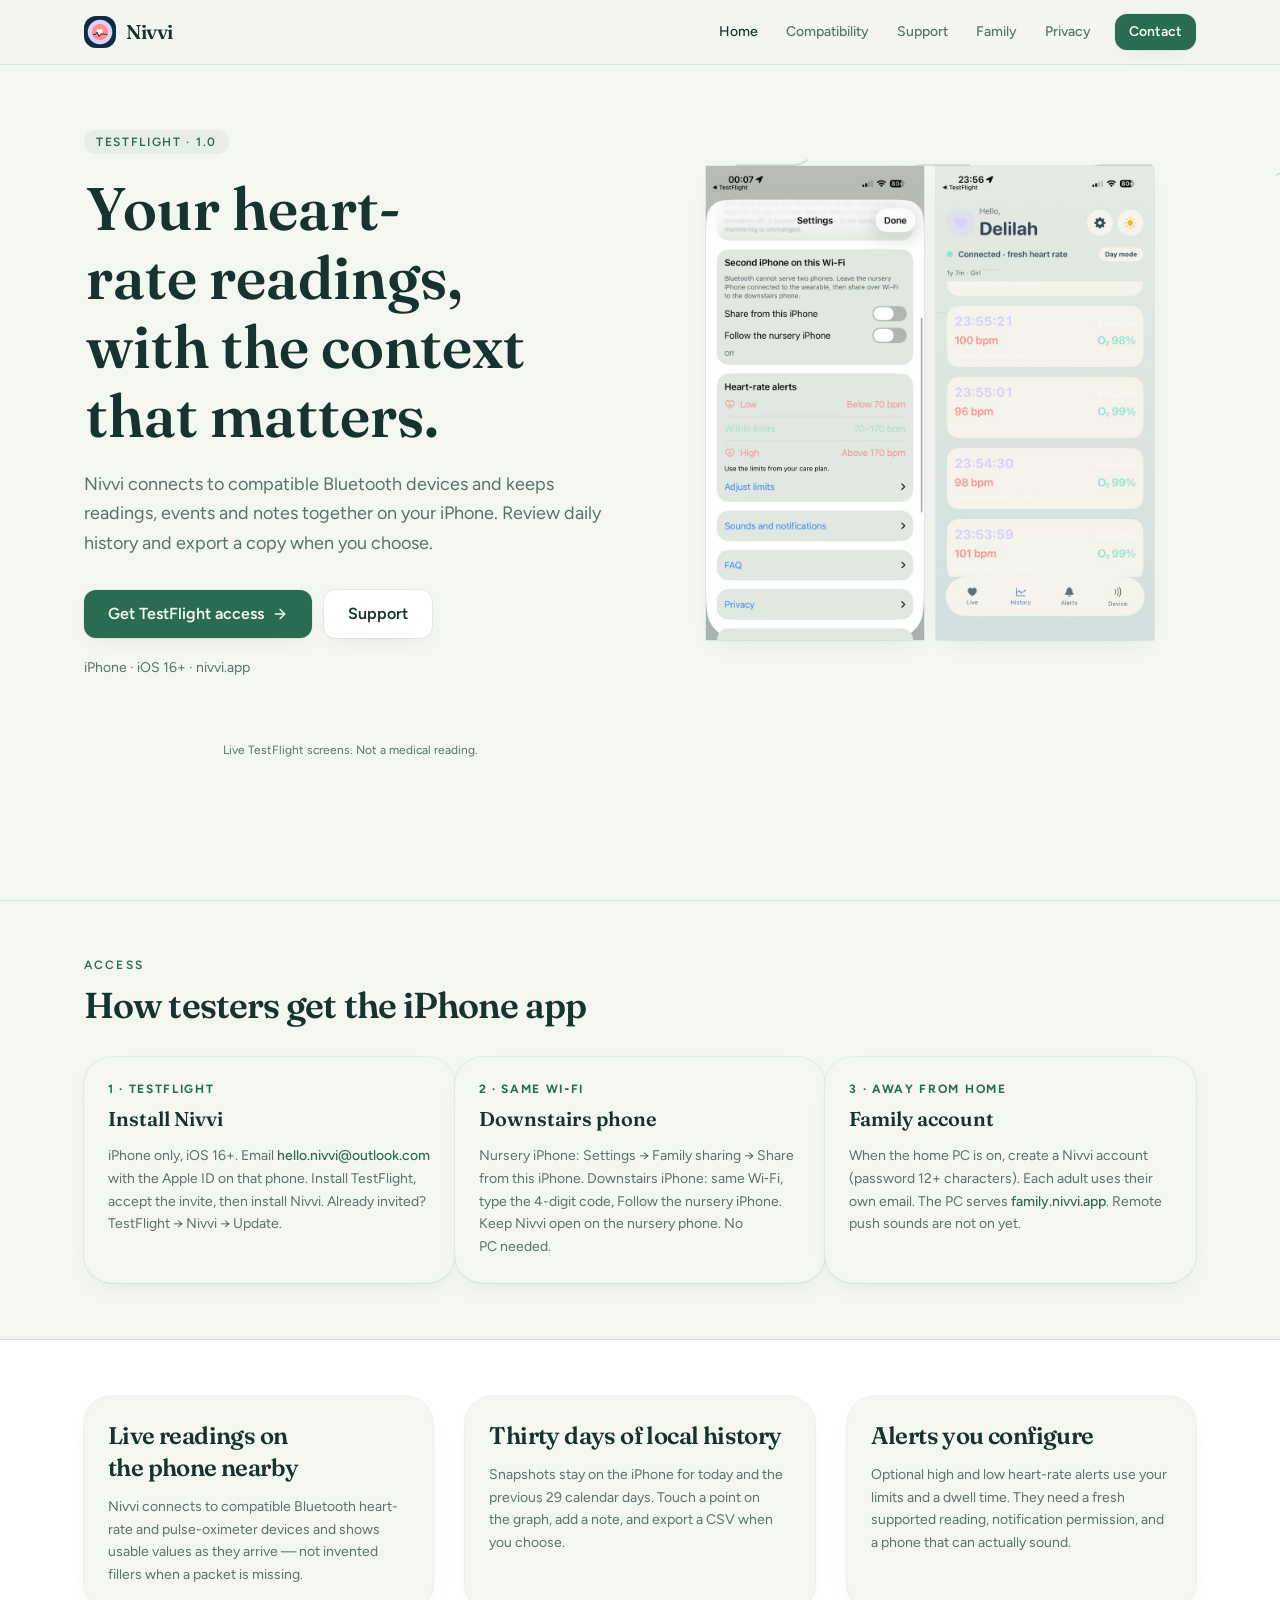
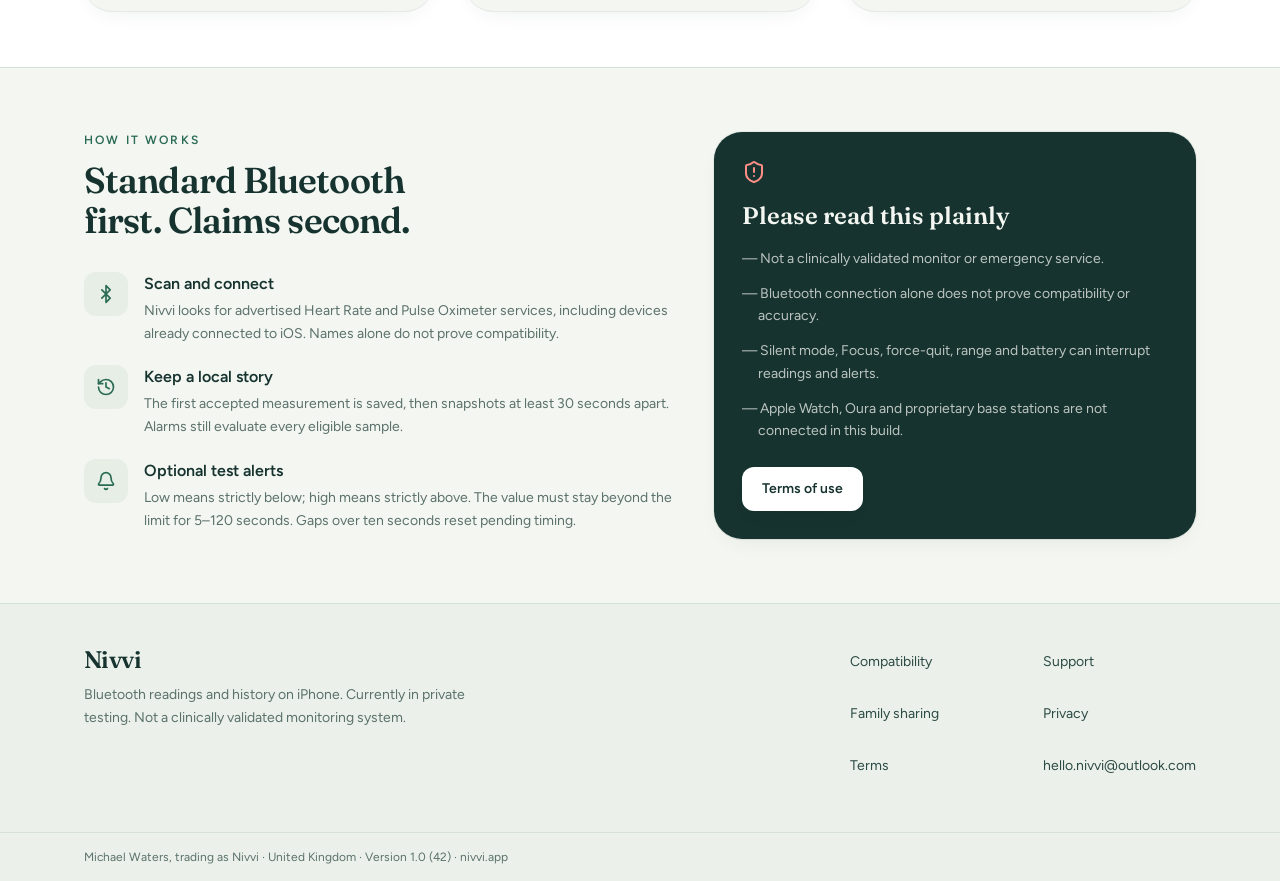
==== commit e48f7a54: "Show latest app screens and TestFlight access on nivvi.app" ====
--- a/index.html
+++ b/index.html
@@ -4,4 +4,8 @@
 <meta name="twitter:image" content="https://nivvi.app/og.jpg">
 <link rel="preconnect" href="https://fonts.googleapis.com">
 <link rel="preconnect" href="https://fonts.gstatic.com" crossorigin>
-<title>Nivvi — heart-rate readings on iPhone</title><meta name="description" content="Nivvi is an iPhone app for compatible Bluetooth heart-rate devices. Local history, optional alerts, and a private family-sharing test. Not a medical monitor."/><meta name="theme-color" content="#16332f"/><link rel="icon" type="image/svg+xml" href="/favicon.svg"/><link rel="apple-touch-icon" href="/nivvi-icon.png"/></head><body class="min-h-dvh bg-paper font-sans text-ink"><!--$--><div class="flex min-h-dvh flex-col"><header class="sticky top-0 z-40 border-b border-line/80 bg-paper/90 backdrop-blur-md"><div class="mx-auto flex h-16 max-w-6xl items-center justify-between px-5"><a class="flex items-center gap-2.5 active" href="/" data-status="active" aria-current="page"><img src="/nivvi-icon.png" alt="" width="32" height="32" class="size-8 rounded-md outline outline-1 -outline-offset-1 outline-ink/10"/><span class="font-display text-xl font-semibold tracking-tight text-ink">Nivvi</span></a><nav class="hidden items-center gap-1 md:flex" aria-label="Main"><a class="rounded-md px-3 py-2 text-sm font-medium transition-colors text-ink active" href="/" data-status="active" aria-current="page">Home</a><a href="/compatibility" class="rounded-md px-3 py-2 text-sm font-medium transition-colors text-muted hover:text-ink">Compatibility</a><a href="/support" class="rounded-md px-3 py-2 text-sm font-medium transition-colors text-muted hover:text-ink">Support</a><a href="/family" class="rounded-md px-3 py-2 text-sm font-medium transition-colors text-muted hover:text-ink">Family</a><a href="/privacy" class="rounded-md px-3 py-2 text-sm font-medium transition-colors text-muted hover:text-ink">Privacy</a><a href="mailto:hello.nivvi@outlook.com" class="inline-flex items-center justify-center gap-2 whitespace-nowrap rounded-md font-semibold transition-[color,background-color,box-shadow,transform] duration-150 ease-out focus-visible:outline-none focus-visible:ring-2 focus-visible:ring-moss/40 disabled:pointer-events-none disabled:opacity-50 active:not-disabled:scale-[0.96] bg-moss text-moss-fg shadow-card hover:bg-moss-deep h-9 px-3.5 text-sm ml-2">Contact</a></nav><button type="button" class="inline-flex size-11 items-center justify-center rounded-md text-ink md:hidden" aria-expanded="false" id="menu-toggle" aria-controls="mobile-nav" aria-label="Open menu"><svg xmlns="http://www.w3.org/2000/svg" width="24" height="24" viewBox="0 0 24 24" fill="none" stroke="currentColor" stroke-width="2" stroke-linecap="round" stroke-linejoin="round" class="lucide lucide-menu size-5" aria-hidden="true"><path d="M4 12h16"></path><path d="M4 18h16"></path><path d="M4 6h16"></path></svg></button></div></header><main class="flex-1"><section class="relative"><div class="pointer-events-none absolute inset-0 overflow-hidden" aria-hidden="true"><svg viewBox="0 0 640 80" fill="none" aria-hidden="true" class="absolute top-16 -right-8 w-full max-w-xl text-moss/15"><path class="nivvi-wave-path" d="M0 40 C40 40 48 40 64 40 C88 40 88 8 112 8 C136 8 136 72 160 72 C184 72 184 40 208 40 C232 40 240 40 264 40 C288 40 288 16 312 16 C336 16 336 64 360 64 C384 64 384 40 408 40 C440 40 448 40 480 40 C504 40 504 22 528 22 C552 22 552 58 576 58 C600 58 608 40 640 40" stroke="currentColor" stroke-width="2.2" stroke-linecap="round"></path></svg></div><div class="relative mx-auto grid max-w-6xl items-center gap-12 px-5 pt-12 pb-16 md:grid-cols-2 md:pt-16 md:pb-20"><div><span class="inline-flex items-center rounded-full bg-paper-2 px-3 py-1 text-xs font-semibold tracking-[0.14em] text-moss uppercase">Private testing · <!-- -->0.10.2</span><h1 class="mt-5 pl-0.5 font-display text-4xl leading-[1.15] font-semibold md:text-6xl">Your heart-rate readings, with the context that matters.</h1><p class="mt-5 max-w-xl text-lg leading-relaxed text-muted">Nivvi connects to compatible Bluetooth devices and keeps readings, events and notes together on your iPhone. Review daily history and export a copy when you choose.</p><div class="mt-8 flex flex-wrap gap-3"><a href="/compatibility" class="inline-flex items-center justify-center gap-2 whitespace-nowrap rounded-md font-semibold transition-[color,background-color,box-shadow,transform] duration-150 ease-out focus-visible:outline-none focus-visible:ring-2 focus-visible:ring-moss/40 disabled:pointer-events-none disabled:opacity-50 active:not-disabled:scale-[0.96] bg-moss text-moss-fg shadow-card hover:bg-moss-deep h-12 px-6 text-base">See what connects<svg xmlns="http://www.w3.org/2000/svg" width="24" height="24" viewBox="0 0 24 24" fill="none" stroke="currentColor" stroke-width="2" stroke-linecap="round" stroke-linejoin="round" class="lucide lucide-arrow-right size-4" aria-hidden="true"><path d="M5 12h14"></path><path d="m12 5 7 7-7 7"></path></svg></a><a href="/support" class="inline-flex items-center justify-center gap-2 whitespace-nowrap rounded-md font-semibold transition-[color,background-color,box-shadow,transform] duration-150 ease-out focus-visible:outline-none focus-visible:ring-2 focus-visible:ring-moss/40 disabled:pointer-events-none disabled:opacity-50 active:not-disabled:scale-[0.96] bg-panel text-ink shadow-card hover:bg-paper-2 h-12 px-6 text-base">Support</a></div><p class="mt-5 text-sm text-muted">iPhone · iOS 16+ · <!-- -->nivvi.app</p></div><div class="relative mx-auto w-60 sm:w-[300px]"><div class="absolute -inset-6 rounded-[3rem] bg-moss/8 blur-2xl" aria-hidden="true"></div><div class="relative overflow-hidden rounded-[2.35rem] bg-navy p-3 shadow-card"><div class="overflow-hidden rounded-[1.85rem] bg-navy-2"><div class="flex items-center justify-between px-5 pt-3 text-[11px] font-medium text-white/70"><span class="tabular-nums">19:29</span><span class="h-4 w-24 rounded-full bg-black/40"></span><span>5G</span></div><div class="px-5 pt-5 pb-6"><p class="text-[11px] font-semibold tracking-[0.16em] text-white/50 uppercase">Good night,</p><div class="mt-1 flex items-center justify-between"><p class="text-xl font-semibold text-white">Alex</p><span class="inline-flex items-center gap-1 rounded-full bg-white/12 px-2.5 py-1 text-[11px] text-lav"><svg xmlns="http://www.w3.org/2000/svg" width="24" height="24" viewBox="0 0 24 24" fill="none" stroke="currentColor" stroke-width="2" stroke-linecap="round" stroke-linejoin="round" class="lucide lucide-moon size-3" aria-hidden="true"><path d="M12 3a6 6 0 0 0 9 9 9 9 0 1 1-9-9Z"></path></svg>Night</span></div><p class="mt-0.5 text-[11px] text-white/55">4m · example profile</p><p class="mt-6 text-[10px] font-bold tracking-[0.16em] text-white/45 uppercase">Current status</p><p class="mt-1 text-lg font-semibold text-white">Fresh heart-rate data</p><div class="mt-4 grid grid-cols-2 gap-2.5"><div class="rounded-2xl bg-white/8 p-3.5"><div class="flex items-center justify-between"><p class="text-[10px] font-semibold tracking-wide text-white/50 uppercase">Heart rate</p><svg xmlns="http://www.w3.org/2000/svg" width="24" height="24" viewBox="0 0 24 24" fill="none" stroke="currentColor" stroke-width="2" stroke-linecap="round" stroke-linejoin="round" class="lucide lucide-heart size-5 fill-hr text-hr nivvi-heart" aria-hidden="true"><path d="M19 14c1.49-1.46 3-3.21 3-5.5A5.5 5.5 0 0 0 16.5 3c-1.76 0-3 .5-4.5 2-1.5-1.5-2.74-2-4.5-2A5.5 5.5 0 0 0 2 8.5c0 2.3 1.5 4.05 3 5.5l7 7Z"></path></svg></div><p class="mt-3 font-display text-2xl font-semibold tabular-nums text-hr">84 bpm</p><p class="mt-1 text-[10px] text-white/45">Example only</p></div><div class="rounded-2xl bg-white/8 p-3.5"><div class="flex items-center justify-between"><p class="text-[10px] font-semibold tracking-wide text-white/50 uppercase">Oxygen</p><svg viewBox="0 0 24 24" class="size-5 text-o2" aria-hidden="true"><path fill="currentColor" d="M7.5 4.5c-1.8 0-3.2 1.7-3 3.6L6 16.2A3.2 3.2 0 0 0 9.1 19h.8c.7-1.8 2.1-3 3.1-3s2.4 1.2 3.1 3h.8A3.2 3.2 0 0 0 20 16.2l1.5-8.1c.2-1.9-1.2-3.6-3-3.6-1.4 0-2.6.9-3 2.2-.4-1.3-1.6-2.2-3-2.2s-2.6.9-3 2.2c-.4-1.3-1.6-2.2-3-2.2Z"></path></svg></div><p class="mt-3 font-display text-2xl font-semibold tabular-nums text-o2">98%</p><p class="mt-1 text-[10px] text-white/45">Example only</p></div></div><div class="mt-3 rounded-2xl bg-white/8 px-3.5 py-3"><p class="text-[11px] font-semibold text-white/80">Monitoring readiness</p><p class="mt-1 text-[11px] leading-snug text-white/55">Subscribed · phone test needed. Background delivery is observed, not guaranteed.</p></div></div></div></div><p class="mt-4 text-center text-xs text-muted">Fictional example. Not a live sensor feed.</p></div></div></section><section class="border-y border-line bg-panel"><div class="mx-auto grid max-w-6xl gap-8 px-5 py-14 md:grid-cols-3"><article class="rounded-xl bg-paper p-6 shadow-card"><h2 class="font-display text-2xl font-semibold tracking-tight">Live readings on the phone nearby</h2><p class="mt-3 text-sm leading-relaxed text-muted">Nivvi connects to compatible Bluetooth heart-rate and pulse-oximeter devices and shows usable values as they arrive — not invented fillers when a packet is missing.</p></article><article class="rounded-xl bg-paper p-6 shadow-card"><h2 class="font-display text-2xl font-semibold tracking-tight">Thirty days of local history</h2><p class="mt-3 text-sm leading-relaxed text-muted">Snapshots stay on the iPhone for today and the previous 29 calendar days. Touch a point on the graph, add a note, and export a CSV when you choose.</p></article><article class="rounded-xl bg-paper p-6 shadow-card"><h2 class="font-display text-2xl font-semibold tracking-tight">Alerts you configure</h2><p class="mt-3 text-sm leading-relaxed text-muted">Optional high and low heart-rate alerts use your limits and a dwell time. They need a fresh supported reading, notification permission, and a phone that can actually sound.</p></article></div></section><section class="mx-auto max-w-6xl px-5 py-16"><div class="grid gap-10 md:grid-cols-[1.1fr_0.9fr] md:items-start"><div><p class="text-xs font-semibold tracking-[0.18em] text-moss uppercase">How it works</p><h2 class="mt-3 font-display text-3xl font-semibold tracking-tight md:text-4xl">Standard Bluetooth first. Claims second.</h2><ul class="mt-8 space-y-5"><li class="flex gap-4"><div class="flex size-11 shrink-0 items-center justify-center rounded-md bg-paper-2 text-moss"><svg xmlns="http://www.w3.org/2000/svg" width="24" height="24" viewBox="0 0 24 24" fill="none" stroke="currentColor" stroke-width="2" stroke-linecap="round" stroke-linejoin="round" class="lucide lucide-bluetooth size-5" aria-hidden="true"><path d="m7 7 10 10-5 5V2l5 5L7 17"></path></svg></div><div><p class="font-semibold">Scan and connect</p><p class="mt-1 text-sm leading-relaxed text-muted">Nivvi looks for advertised Heart Rate and Pulse Oximeter services, including devices already connected to iOS. Names alone do not prove compatibility.</p></div></li><li class="flex gap-4"><div class="flex size-11 shrink-0 items-center justify-center rounded-md bg-paper-2 text-moss"><svg xmlns="http://www.w3.org/2000/svg" width="24" height="24" viewBox="0 0 24 24" fill="none" stroke="currentColor" stroke-width="2" stroke-linecap="round" stroke-linejoin="round" class="lucide lucide-history size-5" aria-hidden="true"><path d="M3 12a9 9 0 1 0 9-9 9.75 9.75 0 0 0-6.74 2.74L3 8"></path><path d="M3 3v5h5"></path><path d="M12 7v5l4 2"></path></svg></div><div><p class="font-semibold">Keep a local story</p><p class="mt-1 text-sm leading-relaxed text-muted">The first accepted measurement is saved, then snapshots at least 30 seconds apart. Alarms still evaluate every eligible sample.</p></div></li><li class="flex gap-4"><div class="flex size-11 shrink-0 items-center justify-center rounded-md bg-paper-2 text-moss"><svg xmlns="http://www.w3.org/2000/svg" width="24" height="24" viewBox="0 0 24 24" fill="none" stroke="currentColor" stroke-width="2" stroke-linecap="round" stroke-linejoin="round" class="lucide lucide-bell size-5" aria-hidden="true"><path d="M10.268 21a2 2 0 0 0 3.464 0"></path><path d="M3.262 15.326A1 1 0 0 0 4 17h16a1 1 0 0 0 .74-1.673C19.41 13.956 18 12.499 18 8A6 6 0 0 0 6 8c0 4.499-1.411 5.956-2.738 7.326"></path></svg></div><div><p class="font-semibold">Optional test alerts</p><p class="mt-1 text-sm leading-relaxed text-muted">Low means strictly below; high means strictly above. The value must stay beyond the limit for 5–120 seconds. Gaps over ten seconds reset pending timing.</p></div></li></ul></div><aside class="rounded-xl bg-ink p-7 text-paper shadow-card"><svg xmlns="http://www.w3.org/2000/svg" width="24" height="24" viewBox="0 0 24 24" fill="none" stroke="currentColor" stroke-width="2" stroke-linecap="round" stroke-linejoin="round" class="lucide lucide-shield-alert size-6 text-hr" aria-hidden="true"><path d="M20 13c0 5-3.5 7.5-7.66 8.95a1 1 0 0 1-.67-.01C7.5 20.5 4 18 4 13V6a1 1 0 0 1 1-1c2 0 4.5-1.2 6.24-2.72a1.17 1.17 0 0 1 1.52 0C14.51 3.81 17 5 19 5a1 1 0 0 1 1 1z"></path><path d="M12 8v4"></path><path d="M12 16h.01"></path></svg><h3 class="mt-4 font-display text-2xl font-semibold">Please read this plainly</h3><ul class="mt-4 space-y-3 text-sm leading-relaxed text-paper/75"><li class="pl-4 -indent-4">— <!-- -->Not a clinically validated monitor or emergency service.</li><li class="pl-4 -indent-4">— <!-- -->Bluetooth connection alone does not prove compatibility or accuracy.</li><li class="pl-4 -indent-4">— <!-- -->Silent mode, Focus, force-quit, range and battery can interrupt readings and alerts.</li><li class="pl-4 -indent-4">— <!-- -->Apple Watch, Oura and proprietary base stations are not connected in this build.</li></ul><a href="/terms" class="inline-flex items-center justify-center gap-2 whitespace-nowrap rounded-md text-sm font-semibold transition-[color,background-color,box-shadow,transform] duration-150 ease-out focus-visible:outline-none focus-visible:ring-2 focus-visible:ring-moss/40 disabled:pointer-events-none disabled:opacity-50 active:not-disabled:scale-[0.96] bg-panel text-ink shadow-card hover:bg-paper-2 h-11 px-5 mt-6">Terms of use</a></aside></div></section></main><footer class="mt-auto border-t border-line bg-paper-2/60"><div class="mx-auto flex max-w-6xl flex-col gap-8 px-5 py-10 md:flex-row md:items-start md:justify-between"><div class="max-w-sm"><p class="font-display text-2xl font-semibold tracking-tight">Nivvi</p><p class="mt-2 text-sm leading-relaxed text-muted">Bluetooth readings and history on iPhone. Currently in private testing. Not a clinically validated monitoring system.</p></div><div class="grid grid-cols-2 gap-x-10 gap-y-2 text-sm"><a href="/compatibility" class="min-h-11 py-2 text-ink-soft hover:text-ink">Compatibility</a><a href="/support" class="min-h-11 py-2 text-ink-soft hover:text-ink">Support</a><a href="/family" class="min-h-11 py-2 text-ink-soft hover:text-ink">Family sharing</a><a href="/privacy" class="min-h-11 py-2 text-ink-soft hover:text-ink">Privacy</a><a href="/terms" class="min-h-11 py-2 text-ink-soft hover:text-ink">Terms</a><a href="mailto:hello.nivvi@outlook.com" class="min-h-11 py-2 text-ink-soft hover:text-ink">hello.nivvi@outlook.com</a></div></div><div class="border-t border-line"><p class="mx-auto max-w-6xl px-5 py-4 text-xs text-muted">Michael Waters, trading as Nivvi<!-- --> · <!-- -->United Kingdom<!-- --> · Version <!-- -->0.10.2<!-- --> (<!-- -->17<!-- -->) · <!-- -->nivvi.app</p></div></footer></div><!--/$--><script src="/site.js" defer></script></body></html>+<title>Nivvi — heart-rate readings on iPhone</title><meta name="description" content="Nivvi is an iPhone app for compatible Bluetooth heart-rate devices. Local history, optional alerts, and a private family-sharing test. Not a medical monitor."/><meta name="theme-color" content="#16332f"/><link rel="icon" type="image/svg+xml" href="/favicon.svg"/><link rel="apple-touch-icon" href="/nivvi-icon.png"/></head><body class="min-h-dvh bg-paper font-sans text-ink"><!--$--><div class="flex min-h-dvh flex-col"><header class="sticky top-0 z-40 border-b border-line/80 bg-paper/90 backdrop-blur-md"><div class="mx-auto flex h-16 max-w-6xl items-center justify-between px-5"><a class="flex items-center gap-2.5 active" href="/" data-status="active" aria-current="page"><img src="/nivvi-icon.png" alt="" width="32" height="32" class="size-8 rounded-md outline outline-1 -outline-offset-1 outline-ink/10"/><span class="font-display text-xl font-semibold tracking-tight text-ink">Nivvi</span></a><nav class="hidden items-center gap-1 md:flex" aria-label="Main"><a class="rounded-md px-3 py-2 text-sm font-medium transition-colors text-ink active" href="/" data-status="active" aria-current="page">Home</a><a href="/compatibility" class="rounded-md px-3 py-2 text-sm font-medium transition-colors text-muted hover:text-ink">Compatibility</a><a href="/support" class="rounded-md px-3 py-2 text-sm font-medium transition-colors text-muted hover:text-ink">Support</a><a href="/family" class="rounded-md px-3 py-2 text-sm font-medium transition-colors text-muted hover:text-ink">Family</a><a href="/privacy" class="rounded-md px-3 py-2 text-sm font-medium transition-colors text-muted hover:text-ink">Privacy</a><a href="mailto:hello.nivvi@outlook.com" class="inline-flex items-center justify-center gap-2 whitespace-nowrap rounded-md font-semibold transition-[color,background-color,box-shadow,transform] duration-150 ease-out focus-visible:outline-none focus-visible:ring-2 focus-visible:ring-moss/40 disabled:pointer-events-none disabled:opacity-50 active:not-disabled:scale-[0.96] bg-moss text-moss-fg shadow-card hover:bg-moss-deep h-9 px-3.5 text-sm ml-2">Contact</a></nav><button type="button" class="inline-flex size-11 items-center justify-center rounded-md text-ink md:hidden" aria-expanded="false" id="menu-toggle" aria-controls="mobile-nav" aria-label="Open menu"><svg xmlns="http://www.w3.org/2000/svg" width="24" height="24" viewBox="0 0 24 24" fill="none" stroke="currentColor" stroke-width="2" stroke-linecap="round" stroke-linejoin="round" class="lucide lucide-menu size-5" aria-hidden="true"><path d="M4 12h16"></path><path d="M4 18h16"></path><path d="M4 6h16"></path></svg></button></div></header><main class="flex-1"><section class="relative"><div class="pointer-events-none absolute inset-0 overflow-hidden" aria-hidden="true"><svg viewBox="0 0 640 80" fill="none" aria-hidden="true" class="absolute top-16 -right-8 w-full max-w-xl text-moss/15"><path class="nivvi-wave-path" d="M0 40 C40 40 48 40 64 40 C88 40 88 8 112 8 C136 8 136 72 160 72 C184 72 184 40 208 40 C232 40 240 40 264 40 C288 40 288 16 312 16 C336 16 336 64 360 64 C384 64 384 40 408 40 C440 40 448 40 480 40 C504 40 504 22 528 22 C552 22 552 58 576 58 C600 58 608 40 640 40" stroke="currentColor" stroke-width="2.2" stroke-linecap="round"></path></svg></div><div class="relative mx-auto grid max-w-6xl items-center gap-12 px-5 pt-12 pb-16 md:grid-cols-2 md:pt-16 md:pb-20"><div><span class="inline-flex items-center rounded-full bg-paper-2 px-3 py-1 text-xs font-semibold tracking-[0.14em] text-moss uppercase">TestFlight · <!-- -->1.0</span><h1 class="mt-5 pl-0.5 font-display text-4xl leading-[1.15] font-semibold md:text-6xl">Your heart-rate readings, with the context that matters.</h1><p class="mt-5 max-w-xl text-lg leading-relaxed text-muted">Nivvi connects to compatible Bluetooth devices and keeps readings, events and notes together on your iPhone. Review daily history and export a copy when you choose.</p><div class="mt-8 flex flex-wrap gap-3"><a href="#access" class="inline-flex items-center justify-center gap-2 whitespace-nowrap rounded-md font-semibold transition-[color,background-color,box-shadow,transform] duration-150 ease-out focus-visible:outline-none focus-visible:ring-2 focus-visible:ring-moss/40 disabled:pointer-events-none disabled:opacity-50 active:not-disabled:scale-[0.96] bg-moss text-moss-fg shadow-card hover:bg-moss-deep h-12 px-6 text-base">Get TestFlight access<svg xmlns="http://www.w3.org/2000/svg" width="24" height="24" viewBox="0 0 24 24" fill="none" stroke="currentColor" stroke-width="2" stroke-linecap="round" stroke-linejoin="round" class="lucide lucide-arrow-right size-4" aria-hidden="true"><path d="M5 12h14"></path><path d="m12 5 7 7-7 7"></path></svg></a><a href="/support" class="inline-flex items-center justify-center gap-2 whitespace-nowrap rounded-md font-semibold transition-[color,background-color,box-shadow,transform] duration-150 ease-out focus-visible:outline-none focus-visible:ring-2 focus-visible:ring-moss/40 disabled:pointer-events-none disabled:opacity-50 active:not-disabled:scale-[0.96] bg-panel text-ink shadow-card hover:bg-paper-2 h-12 px-6 text-base">Support</a></div><p class="mt-5 text-sm text-muted">iPhone · iOS 16+ · <!-- -->nivvi.app</p></div><div class="relative mx-auto flex w-full max-w-md items-end justify-center gap-3">
+<div class="relative w-[46%] overflow-hidden rounded-[1.8rem] bg-navy p-1.5 shadow-card"><img src="/screenshots/01-home.jpg" alt="Nivvi Home showing a live 102 bpm heart-rate reading" width="540" height="1170" class="block w-full rounded-[1.4rem]"/></div>
+<div class="relative w-[46%] overflow-hidden rounded-[1.8rem] bg-navy p-1.5 shadow-card"><img src="/screenshots/02-history.jpg" alt="Nivvi History with the day’s heart-rate chart" width="540" height="1170" class="block w-full rounded-[1.4rem]"/></div>
+</div>
+<p class="mt-4 text-center text-xs text-muted">Live TestFlight screens. Not a medical reading.</p></div></div></section><section id="access" class="border-t border-line bg-paper-2/70"><div class="mx-auto max-w-6xl px-5 py-14"><p class="text-xs font-semibold tracking-[0.18em] text-moss uppercase">Access</p><h2 class="mt-3 font-display text-3xl font-semibold tracking-tight md:text-4xl">How testers get the iPhone app</h2><div class="mt-8 grid gap-6 md:grid-cols-3"><article class="rounded-xl bg-paper p-6 shadow-card"><p class="text-xs font-bold tracking-[0.14em] text-moss uppercase">1 · TestFlight</p><h3 class="mt-2 font-display text-xl font-semibold">Install Nivvi</h3><p class="mt-3 text-sm leading-relaxed text-muted">iPhone only, iOS 16+. Email <a class="font-medium text-moss underline-offset-4 hover:underline" href="mailto:hello.nivvi@outlook.com?subject=Nivvi%20TestFlight">hello.nivvi@outlook.com</a> with the Apple ID on that phone. Install TestFlight, accept the invite, then install Nivvi. Already invited? TestFlight → Nivvi → Update.</p></article><article class="rounded-xl bg-paper p-6 shadow-card"><p class="text-xs font-bold tracking-[0.14em] text-moss uppercase">2 · Same Wi‑Fi</p><h3 class="mt-2 font-display text-xl font-semibold">Downstairs phone</h3><p class="mt-3 text-sm leading-relaxed text-muted">Nursery iPhone: Settings → Family sharing → Share from this iPhone. Downstairs iPhone: same Wi‑Fi, type the 4-digit code, Follow the nursery iPhone. Keep Nivvi open on the nursery phone. No PC needed.</p></article><article class="rounded-xl bg-paper p-6 shadow-card"><p class="text-xs font-bold tracking-[0.14em] text-moss uppercase">3 · Away from home</p><h3 class="mt-2 font-display text-xl font-semibold">Family account</h3><p class="mt-3 text-sm leading-relaxed text-muted">When the home PC is on, create a Nivvi account (password 12+ characters). Each adult uses their own email. The PC serves <a class="font-medium text-moss underline-offset-4 hover:underline" href="https://family.nivvi.app/health">family.nivvi.app</a>. Remote push sounds are not on yet.</p></article></div></div></section><section class="border-y border-line bg-panel"><div class="mx-auto grid max-w-6xl gap-8 px-5 py-14 md:grid-cols-3"><article class="rounded-xl bg-paper p-6 shadow-card"><h2 class="font-display text-2xl font-semibold tracking-tight">Live readings on the phone nearby</h2><p class="mt-3 text-sm leading-relaxed text-muted">Nivvi connects to compatible Bluetooth heart-rate and pulse-oximeter devices and shows usable values as they arrive — not invented fillers when a packet is missing.</p></article><article class="rounded-xl bg-paper p-6 shadow-card"><h2 class="font-display text-2xl font-semibold tracking-tight">Thirty days of local history</h2><p class="mt-3 text-sm leading-relaxed text-muted">Snapshots stay on the iPhone for today and the previous 29 calendar days. Touch a point on the graph, add a note, and export a CSV when you choose.</p></article><article class="rounded-xl bg-paper p-6 shadow-card"><h2 class="font-display text-2xl font-semibold tracking-tight">Alerts you configure</h2><p class="mt-3 text-sm leading-relaxed text-muted">Optional high and low heart-rate alerts use your limits and a dwell time. They need a fresh supported reading, notification permission, and a phone that can actually sound.</p></article></div></section><section class="mx-auto max-w-6xl px-5 py-16"><div class="grid gap-10 md:grid-cols-[1.1fr_0.9fr] md:items-start"><div><p class="text-xs font-semibold tracking-[0.18em] text-moss uppercase">How it works</p><h2 class="mt-3 font-display text-3xl font-semibold tracking-tight md:text-4xl">Standard Bluetooth first. Claims second.</h2><ul class="mt-8 space-y-5"><li class="flex gap-4"><div class="flex size-11 shrink-0 items-center justify-center rounded-md bg-paper-2 text-moss"><svg xmlns="http://www.w3.org/2000/svg" width="24" height="24" viewBox="0 0 24 24" fill="none" stroke="currentColor" stroke-width="2" stroke-linecap="round" stroke-linejoin="round" class="lucide lucide-bluetooth size-5" aria-hidden="true"><path d="m7 7 10 10-5 5V2l5 5L7 17"></path></svg></div><div><p class="font-semibold">Scan and connect</p><p class="mt-1 text-sm leading-relaxed text-muted">Nivvi looks for advertised Heart Rate and Pulse Oximeter services, including devices already connected to iOS. Names alone do not prove compatibility.</p></div></li><li class="flex gap-4"><div class="flex size-11 shrink-0 items-center justify-center rounded-md bg-paper-2 text-moss"><svg xmlns="http://www.w3.org/2000/svg" width="24" height="24" viewBox="0 0 24 24" fill="none" stroke="currentColor" stroke-width="2" stroke-linecap="round" stroke-linejoin="round" class="lucide lucide-history size-5" aria-hidden="true"><path d="M3 12a9 9 0 1 0 9-9 9.75 9.75 0 0 0-6.74 2.74L3 8"></path><path d="M3 3v5h5"></path><path d="M12 7v5l4 2"></path></svg></div><div><p class="font-semibold">Keep a local story</p><p class="mt-1 text-sm leading-relaxed text-muted">The first accepted measurement is saved, then snapshots at least 30 seconds apart. Alarms still evaluate every eligible sample.</p></div></li><li class="flex gap-4"><div class="flex size-11 shrink-0 items-center justify-center rounded-md bg-paper-2 text-moss"><svg xmlns="http://www.w3.org/2000/svg" width="24" height="24" viewBox="0 0 24 24" fill="none" stroke="currentColor" stroke-width="2" stroke-linecap="round" stroke-linejoin="round" class="lucide lucide-bell size-5" aria-hidden="true"><path d="M10.268 21a2 2 0 0 0 3.464 0"></path><path d="M3.262 15.326A1 1 0 0 0 4 17h16a1 1 0 0 0 .74-1.673C19.41 13.956 18 12.499 18 8A6 6 0 0 0 6 8c0 4.499-1.411 5.956-2.738 7.326"></path></svg></div><div><p class="font-semibold">Optional test alerts</p><p class="mt-1 text-sm leading-relaxed text-muted">Low means strictly below; high means strictly above. The value must stay beyond the limit for 5–120 seconds. Gaps over ten seconds reset pending timing.</p></div></li></ul></div><aside class="rounded-xl bg-ink p-7 text-paper shadow-card"><svg xmlns="http://www.w3.org/2000/svg" width="24" height="24" viewBox="0 0 24 24" fill="none" stroke="currentColor" stroke-width="2" stroke-linecap="round" stroke-linejoin="round" class="lucide lucide-shield-alert size-6 text-hr" aria-hidden="true"><path d="M20 13c0 5-3.5 7.5-7.66 8.95a1 1 0 0 1-.67-.01C7.5 20.5 4 18 4 13V6a1 1 0 0 1 1-1c2 0 4.5-1.2 6.24-2.72a1.17 1.17 0 0 1 1.52 0C14.51 3.81 17 5 19 5a1 1 0 0 1 1 1z"></path><path d="M12 8v4"></path><path d="M12 16h.01"></path></svg><h3 class="mt-4 font-display text-2xl font-semibold">Please read this plainly</h3><ul class="mt-4 space-y-3 text-sm leading-relaxed text-paper/75"><li class="pl-4 -indent-4">— <!-- -->Not a clinically validated monitor or emergency service.</li><li class="pl-4 -indent-4">— <!-- -->Bluetooth connection alone does not prove compatibility or accuracy.</li><li class="pl-4 -indent-4">— <!-- -->Silent mode, Focus, force-quit, range and battery can interrupt readings and alerts.</li><li class="pl-4 -indent-4">— <!-- -->Apple Watch, Oura and proprietary base stations are not connected in this build.</li></ul><a href="/terms" class="inline-flex items-center justify-center gap-2 whitespace-nowrap rounded-md text-sm font-semibold transition-[color,background-color,box-shadow,transform] duration-150 ease-out focus-visible:outline-none focus-visible:ring-2 focus-visible:ring-moss/40 disabled:pointer-events-none disabled:opacity-50 active:not-disabled:scale-[0.96] bg-panel text-ink shadow-card hover:bg-paper-2 h-11 px-5 mt-6">Terms of use</a></aside></div></section></main><footer class="mt-auto border-t border-line bg-paper-2/60"><div class="mx-auto flex max-w-6xl flex-col gap-8 px-5 py-10 md:flex-row md:items-start md:justify-between"><div class="max-w-sm"><p class="font-display text-2xl font-semibold tracking-tight">Nivvi</p><p class="mt-2 text-sm leading-relaxed text-muted">Bluetooth readings and history on iPhone. Currently in private testing. Not a clinically validated monitoring system.</p></div><div class="grid grid-cols-2 gap-x-10 gap-y-2 text-sm"><a href="/compatibility" class="min-h-11 py-2 text-ink-soft hover:text-ink">Compatibility</a><a href="/support" class="min-h-11 py-2 text-ink-soft hover:text-ink">Support</a><a href="/family" class="min-h-11 py-2 text-ink-soft hover:text-ink">Family sharing</a><a href="/privacy" class="min-h-11 py-2 text-ink-soft hover:text-ink">Privacy</a><a href="/terms" class="min-h-11 py-2 text-ink-soft hover:text-ink">Terms</a><a href="mailto:hello.nivvi@outlook.com" class="min-h-11 py-2 text-ink-soft hover:text-ink">hello.nivvi@outlook.com</a></div></div><div class="border-t border-line"><p class="mx-auto max-w-6xl px-5 py-4 text-xs text-muted">Michael Waters, trading as Nivvi<!-- --> · <!-- -->United Kingdom<!-- --> · Version <!-- -->1.0<!-- --> (<!-- -->42<!-- -->) · <!-- -->nivvi.app</p></div></footer></div><!--/$--><script src="/site.js" defer></script></body></html>
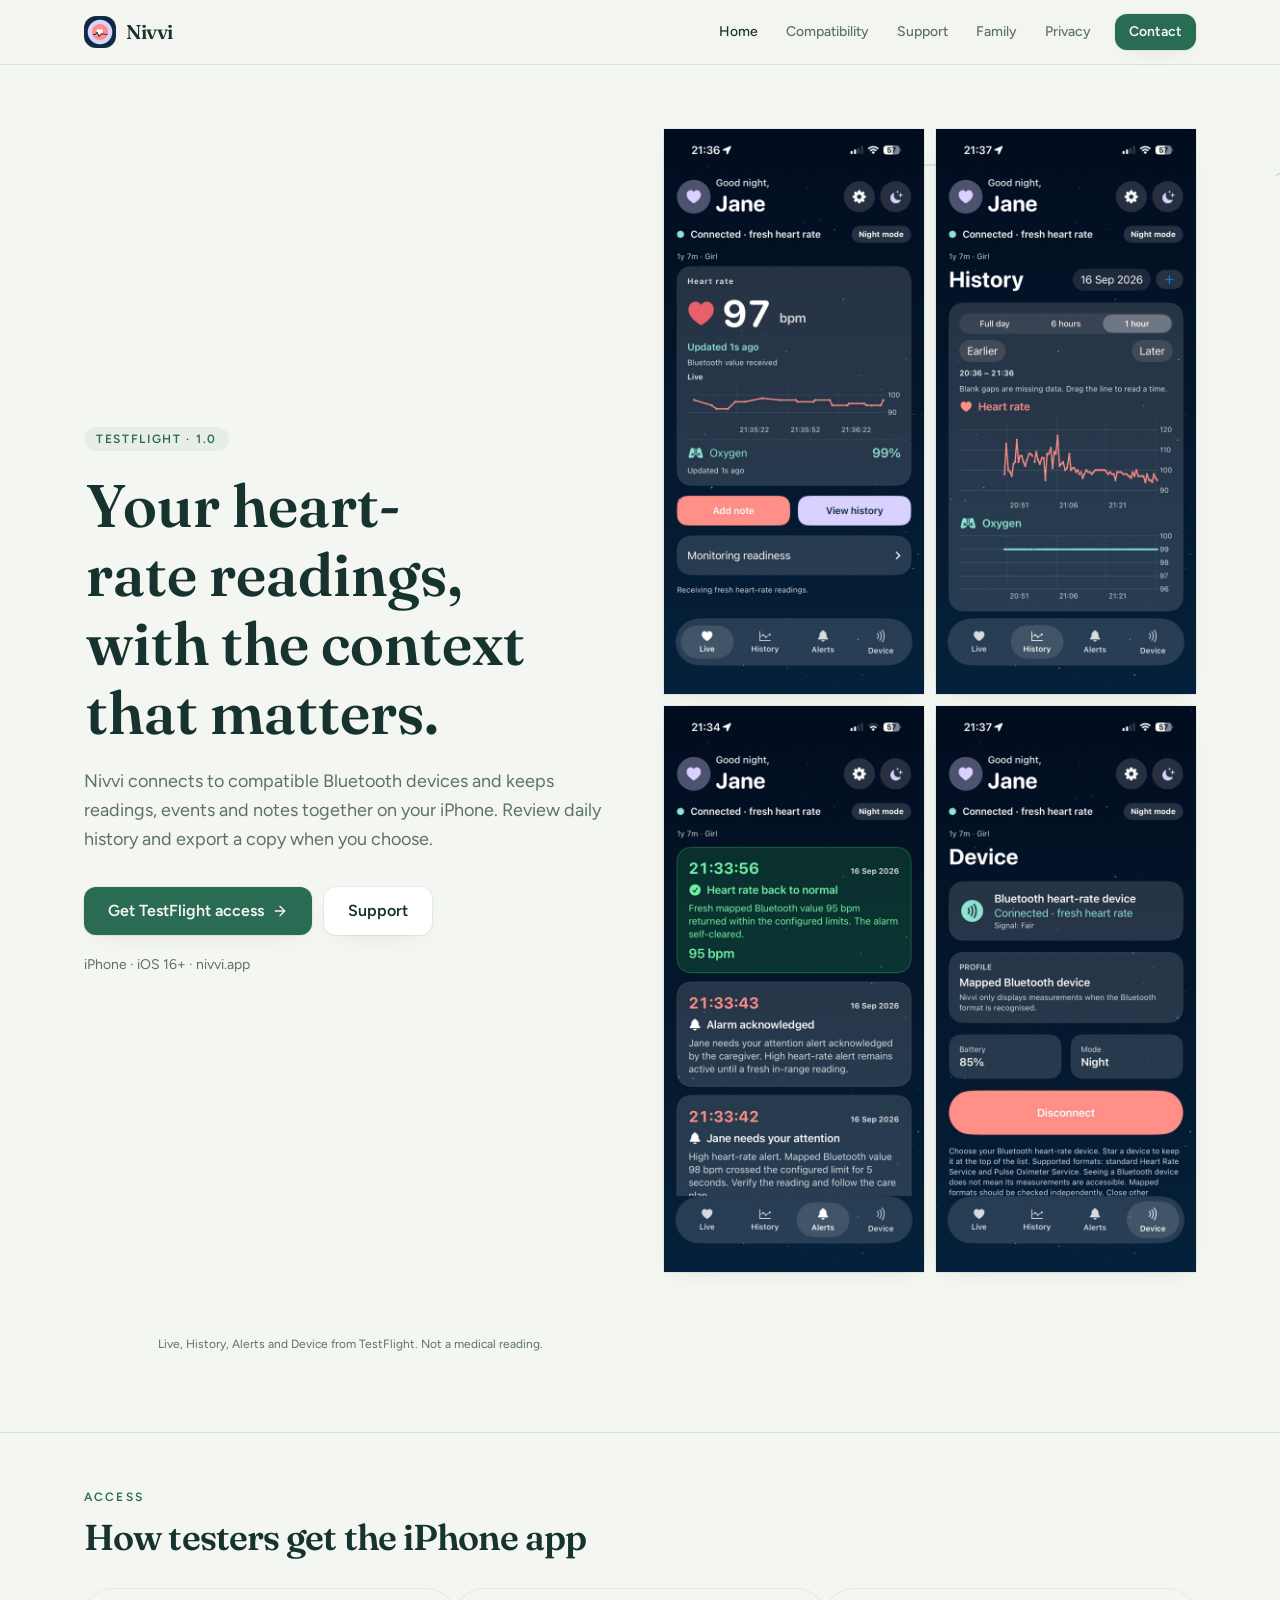
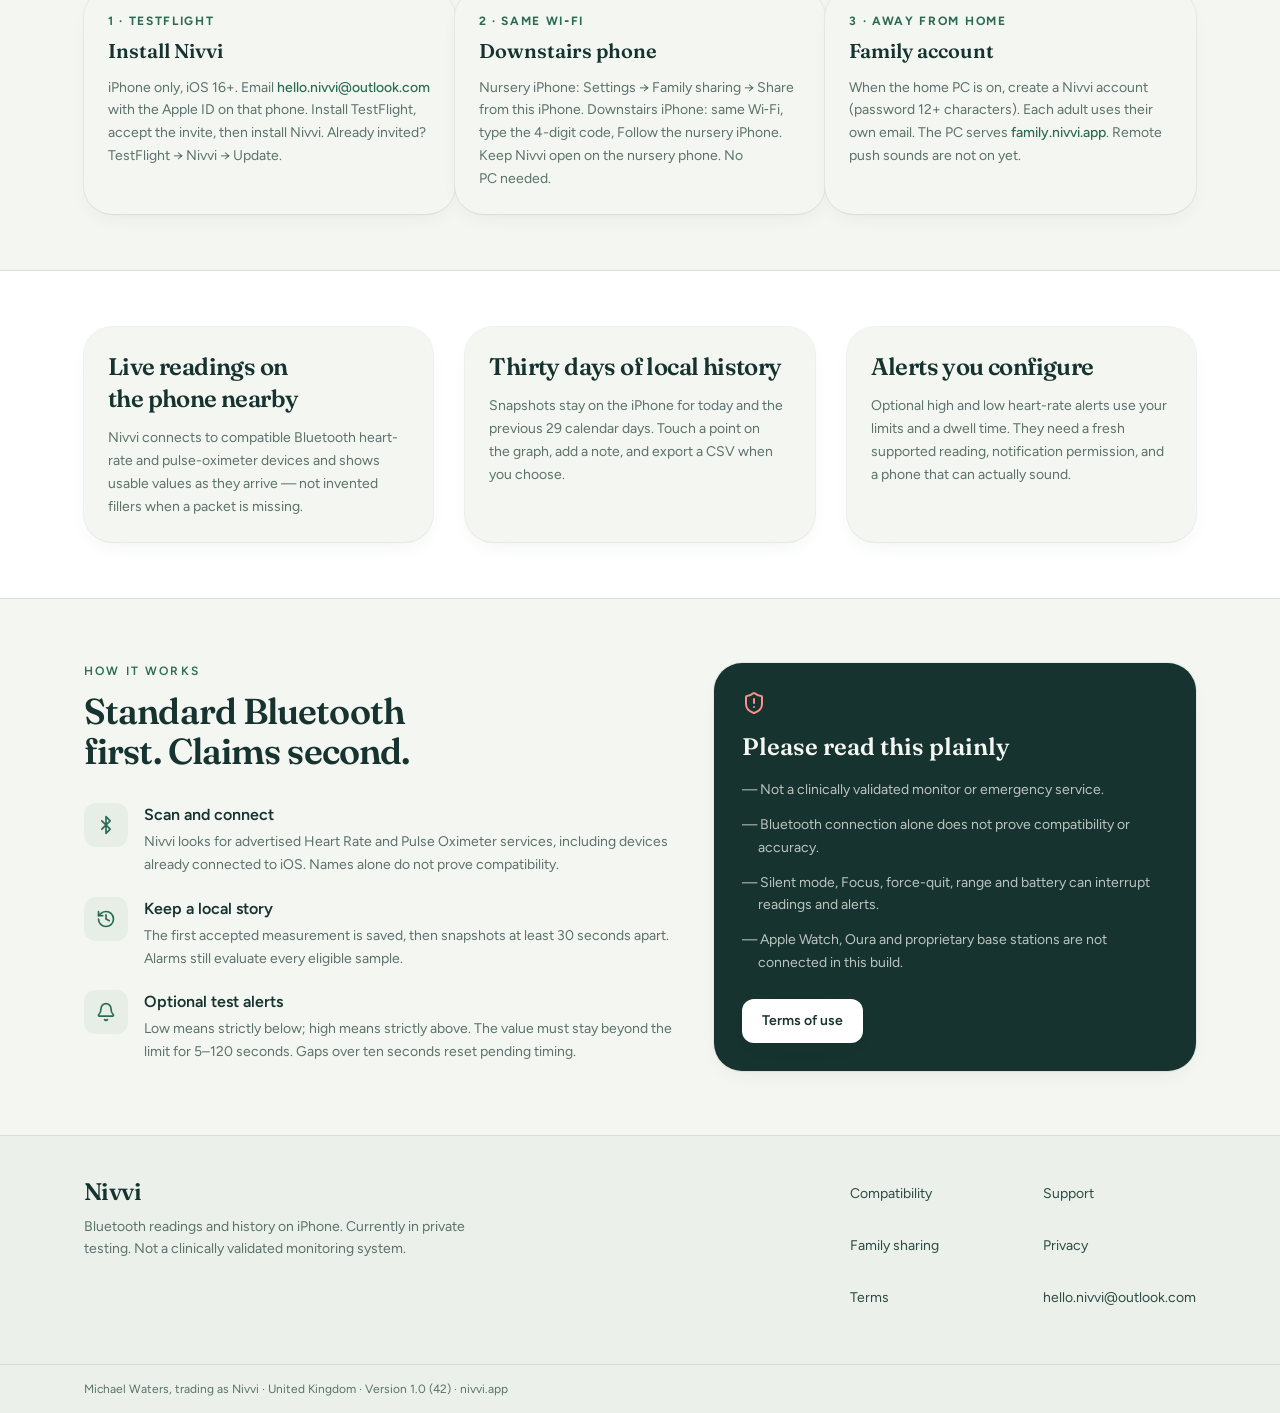
==== commit f9629e89: "Website: Live, History, Alerts and Device screenshots" ====
--- a/index.html
+++ b/index.html
@@ -4,8 +4,10 @@
 <meta name="twitter:image" content="https://nivvi.app/og.jpg">
 <link rel="preconnect" href="https://fonts.googleapis.com">
 <link rel="preconnect" href="https://fonts.gstatic.com" crossorigin>
-<title>Nivvi — heart-rate readings on iPhone</title><meta name="description" content="Nivvi is an iPhone app for compatible Bluetooth heart-rate devices. Local history, optional alerts, and a private family-sharing test. Not a medical monitor."/><meta name="theme-color" content="#16332f"/><link rel="icon" type="image/svg+xml" href="/favicon.svg"/><link rel="apple-touch-icon" href="/nivvi-icon.png"/></head><body class="min-h-dvh bg-paper font-sans text-ink"><!--$--><div class="flex min-h-dvh flex-col"><header class="sticky top-0 z-40 border-b border-line/80 bg-paper/90 backdrop-blur-md"><div class="mx-auto flex h-16 max-w-6xl items-center justify-between px-5"><a class="flex items-center gap-2.5 active" href="/" data-status="active" aria-current="page"><img src="/nivvi-icon.png" alt="" width="32" height="32" class="size-8 rounded-md outline outline-1 -outline-offset-1 outline-ink/10"/><span class="font-display text-xl font-semibold tracking-tight text-ink">Nivvi</span></a><nav class="hidden items-center gap-1 md:flex" aria-label="Main"><a class="rounded-md px-3 py-2 text-sm font-medium transition-colors text-ink active" href="/" data-status="active" aria-current="page">Home</a><a href="/compatibility" class="rounded-md px-3 py-2 text-sm font-medium transition-colors text-muted hover:text-ink">Compatibility</a><a href="/support" class="rounded-md px-3 py-2 text-sm font-medium transition-colors text-muted hover:text-ink">Support</a><a href="/family" class="rounded-md px-3 py-2 text-sm font-medium transition-colors text-muted hover:text-ink">Family</a><a href="/privacy" class="rounded-md px-3 py-2 text-sm font-medium transition-colors text-muted hover:text-ink">Privacy</a><a href="mailto:hello.nivvi@outlook.com" class="inline-flex items-center justify-center gap-2 whitespace-nowrap rounded-md font-semibold transition-[color,background-color,box-shadow,transform] duration-150 ease-out focus-visible:outline-none focus-visible:ring-2 focus-visible:ring-moss/40 disabled:pointer-events-none disabled:opacity-50 active:not-disabled:scale-[0.96] bg-moss text-moss-fg shadow-card hover:bg-moss-deep h-9 px-3.5 text-sm ml-2">Contact</a></nav><button type="button" class="inline-flex size-11 items-center justify-center rounded-md text-ink md:hidden" aria-expanded="false" id="menu-toggle" aria-controls="mobile-nav" aria-label="Open menu"><svg xmlns="http://www.w3.org/2000/svg" width="24" height="24" viewBox="0 0 24 24" fill="none" stroke="currentColor" stroke-width="2" stroke-linecap="round" stroke-linejoin="round" class="lucide lucide-menu size-5" aria-hidden="true"><path d="M4 12h16"></path><path d="M4 18h16"></path><path d="M4 6h16"></path></svg></button></div></header><main class="flex-1"><section class="relative"><div class="pointer-events-none absolute inset-0 overflow-hidden" aria-hidden="true"><svg viewBox="0 0 640 80" fill="none" aria-hidden="true" class="absolute top-16 -right-8 w-full max-w-xl text-moss/15"><path class="nivvi-wave-path" d="M0 40 C40 40 48 40 64 40 C88 40 88 8 112 8 C136 8 136 72 160 72 C184 72 184 40 208 40 C232 40 240 40 264 40 C288 40 288 16 312 16 C336 16 336 64 360 64 C384 64 384 40 408 40 C440 40 448 40 480 40 C504 40 504 22 528 22 C552 22 552 58 576 58 C600 58 608 40 640 40" stroke="currentColor" stroke-width="2.2" stroke-linecap="round"></path></svg></div><div class="relative mx-auto grid max-w-6xl items-center gap-12 px-5 pt-12 pb-16 md:grid-cols-2 md:pt-16 md:pb-20"><div><span class="inline-flex items-center rounded-full bg-paper-2 px-3 py-1 text-xs font-semibold tracking-[0.14em] text-moss uppercase">TestFlight · <!-- -->1.0</span><h1 class="mt-5 pl-0.5 font-display text-4xl leading-[1.15] font-semibold md:text-6xl">Your heart-rate readings, with the context that matters.</h1><p class="mt-5 max-w-xl text-lg leading-relaxed text-muted">Nivvi connects to compatible Bluetooth devices and keeps readings, events and notes together on your iPhone. Review daily history and export a copy when you choose.</p><div class="mt-8 flex flex-wrap gap-3"><a href="#access" class="inline-flex items-center justify-center gap-2 whitespace-nowrap rounded-md font-semibold transition-[color,background-color,box-shadow,transform] duration-150 ease-out focus-visible:outline-none focus-visible:ring-2 focus-visible:ring-moss/40 disabled:pointer-events-none disabled:opacity-50 active:not-disabled:scale-[0.96] bg-moss text-moss-fg shadow-card hover:bg-moss-deep h-12 px-6 text-base">Get TestFlight access<svg xmlns="http://www.w3.org/2000/svg" width="24" height="24" viewBox="0 0 24 24" fill="none" stroke="currentColor" stroke-width="2" stroke-linecap="round" stroke-linejoin="round" class="lucide lucide-arrow-right size-4" aria-hidden="true"><path d="M5 12h14"></path><path d="m12 5 7 7-7 7"></path></svg></a><a href="/support" class="inline-flex items-center justify-center gap-2 whitespace-nowrap rounded-md font-semibold transition-[color,background-color,box-shadow,transform] duration-150 ease-out focus-visible:outline-none focus-visible:ring-2 focus-visible:ring-moss/40 disabled:pointer-events-none disabled:opacity-50 active:not-disabled:scale-[0.96] bg-panel text-ink shadow-card hover:bg-paper-2 h-12 px-6 text-base">Support</a></div><p class="mt-5 text-sm text-muted">iPhone · iOS 16+ · <!-- -->nivvi.app</p></div><div class="relative mx-auto flex w-full max-w-md items-end justify-center gap-3">
-<div class="relative w-[46%] overflow-hidden rounded-[1.8rem] bg-navy p-1.5 shadow-card"><img src="/screenshots/01-home.jpg" alt="Nivvi Home showing a live 102 bpm heart-rate reading" width="540" height="1170" class="block w-full rounded-[1.4rem]"/></div>
-<div class="relative w-[46%] overflow-hidden rounded-[1.8rem] bg-navy p-1.5 shadow-card"><img src="/screenshots/02-history.jpg" alt="Nivvi History with the day’s heart-rate chart" width="540" height="1170" class="block w-full rounded-[1.4rem]"/></div>
+<title>Nivvi — heart-rate readings on iPhone</title><meta name="description" content="Nivvi is an iPhone app for compatible Bluetooth heart-rate devices. Local history, optional alerts, and a private family-sharing test. Not a medical monitor."/><meta name="theme-color" content="#16332f"/><link rel="icon" type="image/svg+xml" href="/favicon.svg"/><link rel="apple-touch-icon" href="/nivvi-icon.png"/></head><body class="min-h-dvh bg-paper font-sans text-ink"><!--$--><div class="flex min-h-dvh flex-col"><header class="sticky top-0 z-40 border-b border-line/80 bg-paper/90 backdrop-blur-md"><div class="mx-auto flex h-16 max-w-6xl items-center justify-between px-5"><a class="flex items-center gap-2.5 active" href="/" data-status="active" aria-current="page"><img src="/nivvi-icon.png" alt="" width="32" height="32" class="size-8 rounded-md outline outline-1 -outline-offset-1 outline-ink/10"/><span class="font-display text-xl font-semibold tracking-tight text-ink">Nivvi</span></a><nav class="hidden items-center gap-1 md:flex" aria-label="Main"><a class="rounded-md px-3 py-2 text-sm font-medium transition-colors text-ink active" href="/" data-status="active" aria-current="page">Home</a><a href="/compatibility" class="rounded-md px-3 py-2 text-sm font-medium transition-colors text-muted hover:text-ink">Compatibility</a><a href="/support" class="rounded-md px-3 py-2 text-sm font-medium transition-colors text-muted hover:text-ink">Support</a><a href="/family" class="rounded-md px-3 py-2 text-sm font-medium transition-colors text-muted hover:text-ink">Family</a><a href="/privacy" class="rounded-md px-3 py-2 text-sm font-medium transition-colors text-muted hover:text-ink">Privacy</a><a href="mailto:hello.nivvi@outlook.com" class="inline-flex items-center justify-center gap-2 whitespace-nowrap rounded-md font-semibold transition-[color,background-color,box-shadow,transform] duration-150 ease-out focus-visible:outline-none focus-visible:ring-2 focus-visible:ring-moss/40 disabled:pointer-events-none disabled:opacity-50 active:not-disabled:scale-[0.96] bg-moss text-moss-fg shadow-card hover:bg-moss-deep h-9 px-3.5 text-sm ml-2">Contact</a></nav><button type="button" class="inline-flex size-11 items-center justify-center rounded-md text-ink md:hidden" aria-expanded="false" id="menu-toggle" aria-controls="mobile-nav" aria-label="Open menu"><svg xmlns="http://www.w3.org/2000/svg" width="24" height="24" viewBox="0 0 24 24" fill="none" stroke="currentColor" stroke-width="2" stroke-linecap="round" stroke-linejoin="round" class="lucide lucide-menu size-5" aria-hidden="true"><path d="M4 12h16"></path><path d="M4 18h16"></path><path d="M4 6h16"></path></svg></button></div></header><main class="flex-1"><section class="relative"><div class="pointer-events-none absolute inset-0 overflow-hidden" aria-hidden="true"><svg viewBox="0 0 640 80" fill="none" aria-hidden="true" class="absolute top-16 -right-8 w-full max-w-xl text-moss/15"><path class="nivvi-wave-path" d="M0 40 C40 40 48 40 64 40 C88 40 88 8 112 8 C136 8 136 72 160 72 C184 72 184 40 208 40 C232 40 240 40 264 40 C288 40 288 16 312 16 C336 16 336 64 360 64 C384 64 384 40 408 40 C440 40 448 40 480 40 C504 40 504 22 528 22 C552 22 552 58 576 58 C600 58 608 40 640 40" stroke="currentColor" stroke-width="2.2" stroke-linecap="round"></path></svg></div><div class="relative mx-auto grid max-w-6xl items-center gap-12 px-5 pt-12 pb-16 md:grid-cols-2 md:pt-16 md:pb-20"><div><span class="inline-flex items-center rounded-full bg-paper-2 px-3 py-1 text-xs font-semibold tracking-[0.14em] text-moss uppercase">TestFlight · <!-- -->1.0</span><h1 class="mt-5 pl-0.5 font-display text-4xl leading-[1.15] font-semibold md:text-6xl">Your heart-rate readings, with the context that matters.</h1><p class="mt-5 max-w-xl text-lg leading-relaxed text-muted">Nivvi connects to compatible Bluetooth devices and keeps readings, events and notes together on your iPhone. Review daily history and export a copy when you choose.</p><div class="mt-8 flex flex-wrap gap-3"><a href="#access" class="inline-flex items-center justify-center gap-2 whitespace-nowrap rounded-md font-semibold transition-[color,background-color,box-shadow,transform] duration-150 ease-out focus-visible:outline-none focus-visible:ring-2 focus-visible:ring-moss/40 disabled:pointer-events-none disabled:opacity-50 active:not-disabled:scale-[0.96] bg-moss text-moss-fg shadow-card hover:bg-moss-deep h-12 px-6 text-base">Get TestFlight access<svg xmlns="http://www.w3.org/2000/svg" width="24" height="24" viewBox="0 0 24 24" fill="none" stroke="currentColor" stroke-width="2" stroke-linecap="round" stroke-linejoin="round" class="lucide lucide-arrow-right size-4" aria-hidden="true"><path d="M5 12h14"></path><path d="m12 5 7 7-7 7"></path></svg></a><a href="/support" class="inline-flex items-center justify-center gap-2 whitespace-nowrap rounded-md font-semibold transition-[color,background-color,box-shadow,transform] duration-150 ease-out focus-visible:outline-none focus-visible:ring-2 focus-visible:ring-moss/40 disabled:pointer-events-none disabled:opacity-50 active:not-disabled:scale-[0.96] bg-panel text-ink shadow-card hover:bg-paper-2 h-12 px-6 text-base">Support</a></div><p class="mt-5 text-sm text-muted">iPhone · iOS 16+ · <!-- -->nivvi.app</p></div><div class="relative mx-auto grid w-full max-w-2xl grid-cols-2 gap-3 sm:grid-cols-4">
+<div class="overflow-hidden rounded-[1.5rem] bg-navy p-1.5 shadow-card"><img src="/screenshots/01-home.jpg" alt="Nivvi Live: 97 bpm and 99 percent oxygen" width="540" height="1170" class="block w-full rounded-[1.2rem]"/></div>
+<div class="overflow-hidden rounded-[1.5rem] bg-navy p-1.5 shadow-card"><img src="/screenshots/02-history.jpg" alt="Nivvi History: heart-rate and oxygen charts" width="540" height="1170" class="block w-full rounded-[1.2rem]"/></div>
+<div class="overflow-hidden rounded-[1.5rem] bg-navy p-1.5 shadow-card"><img src="/screenshots/04-alerts.jpg" alt="Nivvi Alerts: green back to normal and red high heart-rate cards" width="540" height="1170" class="block w-full rounded-[1.2rem]"/></div>
+<div class="overflow-hidden rounded-[1.5rem] bg-navy p-1.5 shadow-card"><img src="/screenshots/03-device.jpg" alt="Nivvi Device: Bluetooth connected" width="540" height="1170" class="block w-full rounded-[1.2rem]"/></div>
 </div>
-<p class="mt-4 text-center text-xs text-muted">Live TestFlight screens. Not a medical reading.</p></div></div></section><section id="access" class="border-t border-line bg-paper-2/70"><div class="mx-auto max-w-6xl px-5 py-14"><p class="text-xs font-semibold tracking-[0.18em] text-moss uppercase">Access</p><h2 class="mt-3 font-display text-3xl font-semibold tracking-tight md:text-4xl">How testers get the iPhone app</h2><div class="mt-8 grid gap-6 md:grid-cols-3"><article class="rounded-xl bg-paper p-6 shadow-card"><p class="text-xs font-bold tracking-[0.14em] text-moss uppercase">1 · TestFlight</p><h3 class="mt-2 font-display text-xl font-semibold">Install Nivvi</h3><p class="mt-3 text-sm leading-relaxed text-muted">iPhone only, iOS 16+. Email <a class="font-medium text-moss underline-offset-4 hover:underline" href="mailto:hello.nivvi@outlook.com?subject=Nivvi%20TestFlight">hello.nivvi@outlook.com</a> with the Apple ID on that phone. Install TestFlight, accept the invite, then install Nivvi. Already invited? TestFlight → Nivvi → Update.</p></article><article class="rounded-xl bg-paper p-6 shadow-card"><p class="text-xs font-bold tracking-[0.14em] text-moss uppercase">2 · Same Wi‑Fi</p><h3 class="mt-2 font-display text-xl font-semibold">Downstairs phone</h3><p class="mt-3 text-sm leading-relaxed text-muted">Nursery iPhone: Settings → Family sharing → Share from this iPhone. Downstairs iPhone: same Wi‑Fi, type the 4-digit code, Follow the nursery iPhone. Keep Nivvi open on the nursery phone. No PC needed.</p></article><article class="rounded-xl bg-paper p-6 shadow-card"><p class="text-xs font-bold tracking-[0.14em] text-moss uppercase">3 · Away from home</p><h3 class="mt-2 font-display text-xl font-semibold">Family account</h3><p class="mt-3 text-sm leading-relaxed text-muted">When the home PC is on, create a Nivvi account (password 12+ characters). Each adult uses their own email. The PC serves <a class="font-medium text-moss underline-offset-4 hover:underline" href="https://family.nivvi.app/health">family.nivvi.app</a>. Remote push sounds are not on yet.</p></article></div></div></section><section class="border-y border-line bg-panel"><div class="mx-auto grid max-w-6xl gap-8 px-5 py-14 md:grid-cols-3"><article class="rounded-xl bg-paper p-6 shadow-card"><h2 class="font-display text-2xl font-semibold tracking-tight">Live readings on the phone nearby</h2><p class="mt-3 text-sm leading-relaxed text-muted">Nivvi connects to compatible Bluetooth heart-rate and pulse-oximeter devices and shows usable values as they arrive — not invented fillers when a packet is missing.</p></article><article class="rounded-xl bg-paper p-6 shadow-card"><h2 class="font-display text-2xl font-semibold tracking-tight">Thirty days of local history</h2><p class="mt-3 text-sm leading-relaxed text-muted">Snapshots stay on the iPhone for today and the previous 29 calendar days. Touch a point on the graph, add a note, and export a CSV when you choose.</p></article><article class="rounded-xl bg-paper p-6 shadow-card"><h2 class="font-display text-2xl font-semibold tracking-tight">Alerts you configure</h2><p class="mt-3 text-sm leading-relaxed text-muted">Optional high and low heart-rate alerts use your limits and a dwell time. They need a fresh supported reading, notification permission, and a phone that can actually sound.</p></article></div></section><section class="mx-auto max-w-6xl px-5 py-16"><div class="grid gap-10 md:grid-cols-[1.1fr_0.9fr] md:items-start"><div><p class="text-xs font-semibold tracking-[0.18em] text-moss uppercase">How it works</p><h2 class="mt-3 font-display text-3xl font-semibold tracking-tight md:text-4xl">Standard Bluetooth first. Claims second.</h2><ul class="mt-8 space-y-5"><li class="flex gap-4"><div class="flex size-11 shrink-0 items-center justify-center rounded-md bg-paper-2 text-moss"><svg xmlns="http://www.w3.org/2000/svg" width="24" height="24" viewBox="0 0 24 24" fill="none" stroke="currentColor" stroke-width="2" stroke-linecap="round" stroke-linejoin="round" class="lucide lucide-bluetooth size-5" aria-hidden="true"><path d="m7 7 10 10-5 5V2l5 5L7 17"></path></svg></div><div><p class="font-semibold">Scan and connect</p><p class="mt-1 text-sm leading-relaxed text-muted">Nivvi looks for advertised Heart Rate and Pulse Oximeter services, including devices already connected to iOS. Names alone do not prove compatibility.</p></div></li><li class="flex gap-4"><div class="flex size-11 shrink-0 items-center justify-center rounded-md bg-paper-2 text-moss"><svg xmlns="http://www.w3.org/2000/svg" width="24" height="24" viewBox="0 0 24 24" fill="none" stroke="currentColor" stroke-width="2" stroke-linecap="round" stroke-linejoin="round" class="lucide lucide-history size-5" aria-hidden="true"><path d="M3 12a9 9 0 1 0 9-9 9.75 9.75 0 0 0-6.74 2.74L3 8"></path><path d="M3 3v5h5"></path><path d="M12 7v5l4 2"></path></svg></div><div><p class="font-semibold">Keep a local story</p><p class="mt-1 text-sm leading-relaxed text-muted">The first accepted measurement is saved, then snapshots at least 30 seconds apart. Alarms still evaluate every eligible sample.</p></div></li><li class="flex gap-4"><div class="flex size-11 shrink-0 items-center justify-center rounded-md bg-paper-2 text-moss"><svg xmlns="http://www.w3.org/2000/svg" width="24" height="24" viewBox="0 0 24 24" fill="none" stroke="currentColor" stroke-width="2" stroke-linecap="round" stroke-linejoin="round" class="lucide lucide-bell size-5" aria-hidden="true"><path d="M10.268 21a2 2 0 0 0 3.464 0"></path><path d="M3.262 15.326A1 1 0 0 0 4 17h16a1 1 0 0 0 .74-1.673C19.41 13.956 18 12.499 18 8A6 6 0 0 0 6 8c0 4.499-1.411 5.956-2.738 7.326"></path></svg></div><div><p class="font-semibold">Optional test alerts</p><p class="mt-1 text-sm leading-relaxed text-muted">Low means strictly below; high means strictly above. The value must stay beyond the limit for 5–120 seconds. Gaps over ten seconds reset pending timing.</p></div></li></ul></div><aside class="rounded-xl bg-ink p-7 text-paper shadow-card"><svg xmlns="http://www.w3.org/2000/svg" width="24" height="24" viewBox="0 0 24 24" fill="none" stroke="currentColor" stroke-width="2" stroke-linecap="round" stroke-linejoin="round" class="lucide lucide-shield-alert size-6 text-hr" aria-hidden="true"><path d="M20 13c0 5-3.5 7.5-7.66 8.95a1 1 0 0 1-.67-.01C7.5 20.5 4 18 4 13V6a1 1 0 0 1 1-1c2 0 4.5-1.2 6.24-2.72a1.17 1.17 0 0 1 1.52 0C14.51 3.81 17 5 19 5a1 1 0 0 1 1 1z"></path><path d="M12 8v4"></path><path d="M12 16h.01"></path></svg><h3 class="mt-4 font-display text-2xl font-semibold">Please read this plainly</h3><ul class="mt-4 space-y-3 text-sm leading-relaxed text-paper/75"><li class="pl-4 -indent-4">— <!-- -->Not a clinically validated monitor or emergency service.</li><li class="pl-4 -indent-4">— <!-- -->Bluetooth connection alone does not prove compatibility or accuracy.</li><li class="pl-4 -indent-4">— <!-- -->Silent mode, Focus, force-quit, range and battery can interrupt readings and alerts.</li><li class="pl-4 -indent-4">— <!-- -->Apple Watch, Oura and proprietary base stations are not connected in this build.</li></ul><a href="/terms" class="inline-flex items-center justify-center gap-2 whitespace-nowrap rounded-md text-sm font-semibold transition-[color,background-color,box-shadow,transform] duration-150 ease-out focus-visible:outline-none focus-visible:ring-2 focus-visible:ring-moss/40 disabled:pointer-events-none disabled:opacity-50 active:not-disabled:scale-[0.96] bg-panel text-ink shadow-card hover:bg-paper-2 h-11 px-5 mt-6">Terms of use</a></aside></div></section></main><footer class="mt-auto border-t border-line bg-paper-2/60"><div class="mx-auto flex max-w-6xl flex-col gap-8 px-5 py-10 md:flex-row md:items-start md:justify-between"><div class="max-w-sm"><p class="font-display text-2xl font-semibold tracking-tight">Nivvi</p><p class="mt-2 text-sm leading-relaxed text-muted">Bluetooth readings and history on iPhone. Currently in private testing. Not a clinically validated monitoring system.</p></div><div class="grid grid-cols-2 gap-x-10 gap-y-2 text-sm"><a href="/compatibility" class="min-h-11 py-2 text-ink-soft hover:text-ink">Compatibility</a><a href="/support" class="min-h-11 py-2 text-ink-soft hover:text-ink">Support</a><a href="/family" class="min-h-11 py-2 text-ink-soft hover:text-ink">Family sharing</a><a href="/privacy" class="min-h-11 py-2 text-ink-soft hover:text-ink">Privacy</a><a href="/terms" class="min-h-11 py-2 text-ink-soft hover:text-ink">Terms</a><a href="mailto:hello.nivvi@outlook.com" class="min-h-11 py-2 text-ink-soft hover:text-ink">hello.nivvi@outlook.com</a></div></div><div class="border-t border-line"><p class="mx-auto max-w-6xl px-5 py-4 text-xs text-muted">Michael Waters, trading as Nivvi<!-- --> · <!-- -->United Kingdom<!-- --> · Version <!-- -->1.0<!-- --> (<!-- -->42<!-- -->) · <!-- -->nivvi.app</p></div></footer></div><!--/$--><script src="/site.js" defer></script></body></html>+<p class="mt-4 text-center text-xs text-muted">Live, History, Alerts and Device from TestFlight. Not a medical reading.</p></div></div></section><section id="access" class="border-t border-line bg-paper-2/70"><div class="mx-auto max-w-6xl px-5 py-14"><p class="text-xs font-semibold tracking-[0.18em] text-moss uppercase">Access</p><h2 class="mt-3 font-display text-3xl font-semibold tracking-tight md:text-4xl">How testers get the iPhone app</h2><div class="mt-8 grid gap-6 md:grid-cols-3"><article class="rounded-xl bg-paper p-6 shadow-card"><p class="text-xs font-bold tracking-[0.14em] text-moss uppercase">1 · TestFlight</p><h3 class="mt-2 font-display text-xl font-semibold">Install Nivvi</h3><p class="mt-3 text-sm leading-relaxed text-muted">iPhone only, iOS 16+. Email <a class="font-medium text-moss underline-offset-4 hover:underline" href="mailto:hello.nivvi@outlook.com?subject=Nivvi%20TestFlight">hello.nivvi@outlook.com</a> with the Apple ID on that phone. Install TestFlight, accept the invite, then install Nivvi. Already invited? TestFlight → Nivvi → Update.</p></article><article class="rounded-xl bg-paper p-6 shadow-card"><p class="text-xs font-bold tracking-[0.14em] text-moss uppercase">2 · Same Wi‑Fi</p><h3 class="mt-2 font-display text-xl font-semibold">Downstairs phone</h3><p class="mt-3 text-sm leading-relaxed text-muted">Nursery iPhone: Settings → Family sharing → Share from this iPhone. Downstairs iPhone: same Wi‑Fi, type the 4-digit code, Follow the nursery iPhone. Keep Nivvi open on the nursery phone. No PC needed.</p></article><article class="rounded-xl bg-paper p-6 shadow-card"><p class="text-xs font-bold tracking-[0.14em] text-moss uppercase">3 · Away from home</p><h3 class="mt-2 font-display text-xl font-semibold">Family account</h3><p class="mt-3 text-sm leading-relaxed text-muted">When the home PC is on, create a Nivvi account (password 12+ characters). Each adult uses their own email. The PC serves <a class="font-medium text-moss underline-offset-4 hover:underline" href="https://family.nivvi.app/health">family.nivvi.app</a>. Remote push sounds are not on yet.</p></article></div></div></section><section class="border-y border-line bg-panel"><div class="mx-auto grid max-w-6xl gap-8 px-5 py-14 md:grid-cols-3"><article class="rounded-xl bg-paper p-6 shadow-card"><h2 class="font-display text-2xl font-semibold tracking-tight">Live readings on the phone nearby</h2><p class="mt-3 text-sm leading-relaxed text-muted">Nivvi connects to compatible Bluetooth heart-rate and pulse-oximeter devices and shows usable values as they arrive — not invented fillers when a packet is missing.</p></article><article class="rounded-xl bg-paper p-6 shadow-card"><h2 class="font-display text-2xl font-semibold tracking-tight">Thirty days of local history</h2><p class="mt-3 text-sm leading-relaxed text-muted">Snapshots stay on the iPhone for today and the previous 29 calendar days. Touch a point on the graph, add a note, and export a CSV when you choose.</p></article><article class="rounded-xl bg-paper p-6 shadow-card"><h2 class="font-display text-2xl font-semibold tracking-tight">Alerts you configure</h2><p class="mt-3 text-sm leading-relaxed text-muted">Optional high and low heart-rate alerts use your limits and a dwell time. They need a fresh supported reading, notification permission, and a phone that can actually sound.</p></article></div></section><section class="mx-auto max-w-6xl px-5 py-16"><div class="grid gap-10 md:grid-cols-[1.1fr_0.9fr] md:items-start"><div><p class="text-xs font-semibold tracking-[0.18em] text-moss uppercase">How it works</p><h2 class="mt-3 font-display text-3xl font-semibold tracking-tight md:text-4xl">Standard Bluetooth first. Claims second.</h2><ul class="mt-8 space-y-5"><li class="flex gap-4"><div class="flex size-11 shrink-0 items-center justify-center rounded-md bg-paper-2 text-moss"><svg xmlns="http://www.w3.org/2000/svg" width="24" height="24" viewBox="0 0 24 24" fill="none" stroke="currentColor" stroke-width="2" stroke-linecap="round" stroke-linejoin="round" class="lucide lucide-bluetooth size-5" aria-hidden="true"><path d="m7 7 10 10-5 5V2l5 5L7 17"></path></svg></div><div><p class="font-semibold">Scan and connect</p><p class="mt-1 text-sm leading-relaxed text-muted">Nivvi looks for advertised Heart Rate and Pulse Oximeter services, including devices already connected to iOS. Names alone do not prove compatibility.</p></div></li><li class="flex gap-4"><div class="flex size-11 shrink-0 items-center justify-center rounded-md bg-paper-2 text-moss"><svg xmlns="http://www.w3.org/2000/svg" width="24" height="24" viewBox="0 0 24 24" fill="none" stroke="currentColor" stroke-width="2" stroke-linecap="round" stroke-linejoin="round" class="lucide lucide-history size-5" aria-hidden="true"><path d="M3 12a9 9 0 1 0 9-9 9.75 9.75 0 0 0-6.74 2.74L3 8"></path><path d="M3 3v5h5"></path><path d="M12 7v5l4 2"></path></svg></div><div><p class="font-semibold">Keep a local story</p><p class="mt-1 text-sm leading-relaxed text-muted">The first accepted measurement is saved, then snapshots at least 30 seconds apart. Alarms still evaluate every eligible sample.</p></div></li><li class="flex gap-4"><div class="flex size-11 shrink-0 items-center justify-center rounded-md bg-paper-2 text-moss"><svg xmlns="http://www.w3.org/2000/svg" width="24" height="24" viewBox="0 0 24 24" fill="none" stroke="currentColor" stroke-width="2" stroke-linecap="round" stroke-linejoin="round" class="lucide lucide-bell size-5" aria-hidden="true"><path d="M10.268 21a2 2 0 0 0 3.464 0"></path><path d="M3.262 15.326A1 1 0 0 0 4 17h16a1 1 0 0 0 .74-1.673C19.41 13.956 18 12.499 18 8A6 6 0 0 0 6 8c0 4.499-1.411 5.956-2.738 7.326"></path></svg></div><div><p class="font-semibold">Optional test alerts</p><p class="mt-1 text-sm leading-relaxed text-muted">Low means strictly below; high means strictly above. The value must stay beyond the limit for 5–120 seconds. Gaps over ten seconds reset pending timing.</p></div></li></ul></div><aside class="rounded-xl bg-ink p-7 text-paper shadow-card"><svg xmlns="http://www.w3.org/2000/svg" width="24" height="24" viewBox="0 0 24 24" fill="none" stroke="currentColor" stroke-width="2" stroke-linecap="round" stroke-linejoin="round" class="lucide lucide-shield-alert size-6 text-hr" aria-hidden="true"><path d="M20 13c0 5-3.5 7.5-7.66 8.95a1 1 0 0 1-.67-.01C7.5 20.5 4 18 4 13V6a1 1 0 0 1 1-1c2 0 4.5-1.2 6.24-2.72a1.17 1.17 0 0 1 1.52 0C14.51 3.81 17 5 19 5a1 1 0 0 1 1 1z"></path><path d="M12 8v4"></path><path d="M12 16h.01"></path></svg><h3 class="mt-4 font-display text-2xl font-semibold">Please read this plainly</h3><ul class="mt-4 space-y-3 text-sm leading-relaxed text-paper/75"><li class="pl-4 -indent-4">— <!-- -->Not a clinically validated monitor or emergency service.</li><li class="pl-4 -indent-4">— <!-- -->Bluetooth connection alone does not prove compatibility or accuracy.</li><li class="pl-4 -indent-4">— <!-- -->Silent mode, Focus, force-quit, range and battery can interrupt readings and alerts.</li><li class="pl-4 -indent-4">— <!-- -->Apple Watch, Oura and proprietary base stations are not connected in this build.</li></ul><a href="/terms" class="inline-flex items-center justify-center gap-2 whitespace-nowrap rounded-md text-sm font-semibold transition-[color,background-color,box-shadow,transform] duration-150 ease-out focus-visible:outline-none focus-visible:ring-2 focus-visible:ring-moss/40 disabled:pointer-events-none disabled:opacity-50 active:not-disabled:scale-[0.96] bg-panel text-ink shadow-card hover:bg-paper-2 h-11 px-5 mt-6">Terms of use</a></aside></div></section></main><footer class="mt-auto border-t border-line bg-paper-2/60"><div class="mx-auto flex max-w-6xl flex-col gap-8 px-5 py-10 md:flex-row md:items-start md:justify-between"><div class="max-w-sm"><p class="font-display text-2xl font-semibold tracking-tight">Nivvi</p><p class="mt-2 text-sm leading-relaxed text-muted">Bluetooth readings and history on iPhone. Currently in private testing. Not a clinically validated monitoring system.</p></div><div class="grid grid-cols-2 gap-x-10 gap-y-2 text-sm"><a href="/compatibility" class="min-h-11 py-2 text-ink-soft hover:text-ink">Compatibility</a><a href="/support" class="min-h-11 py-2 text-ink-soft hover:text-ink">Support</a><a href="/family" class="min-h-11 py-2 text-ink-soft hover:text-ink">Family sharing</a><a href="/privacy" class="min-h-11 py-2 text-ink-soft hover:text-ink">Privacy</a><a href="/terms" class="min-h-11 py-2 text-ink-soft hover:text-ink">Terms</a><a href="mailto:hello.nivvi@outlook.com" class="min-h-11 py-2 text-ink-soft hover:text-ink">hello.nivvi@outlook.com</a></div></div><div class="border-t border-line"><p class="mx-auto max-w-6xl px-5 py-4 text-xs text-muted">Michael Waters, trading as Nivvi<!-- --> · <!-- -->United Kingdom<!-- --> · Version <!-- -->1.0<!-- --> (<!-- -->42<!-- -->) · <!-- -->nivvi.app</p></div></footer></div><!--/$--><script src="/site.js" defer></script></body></html>
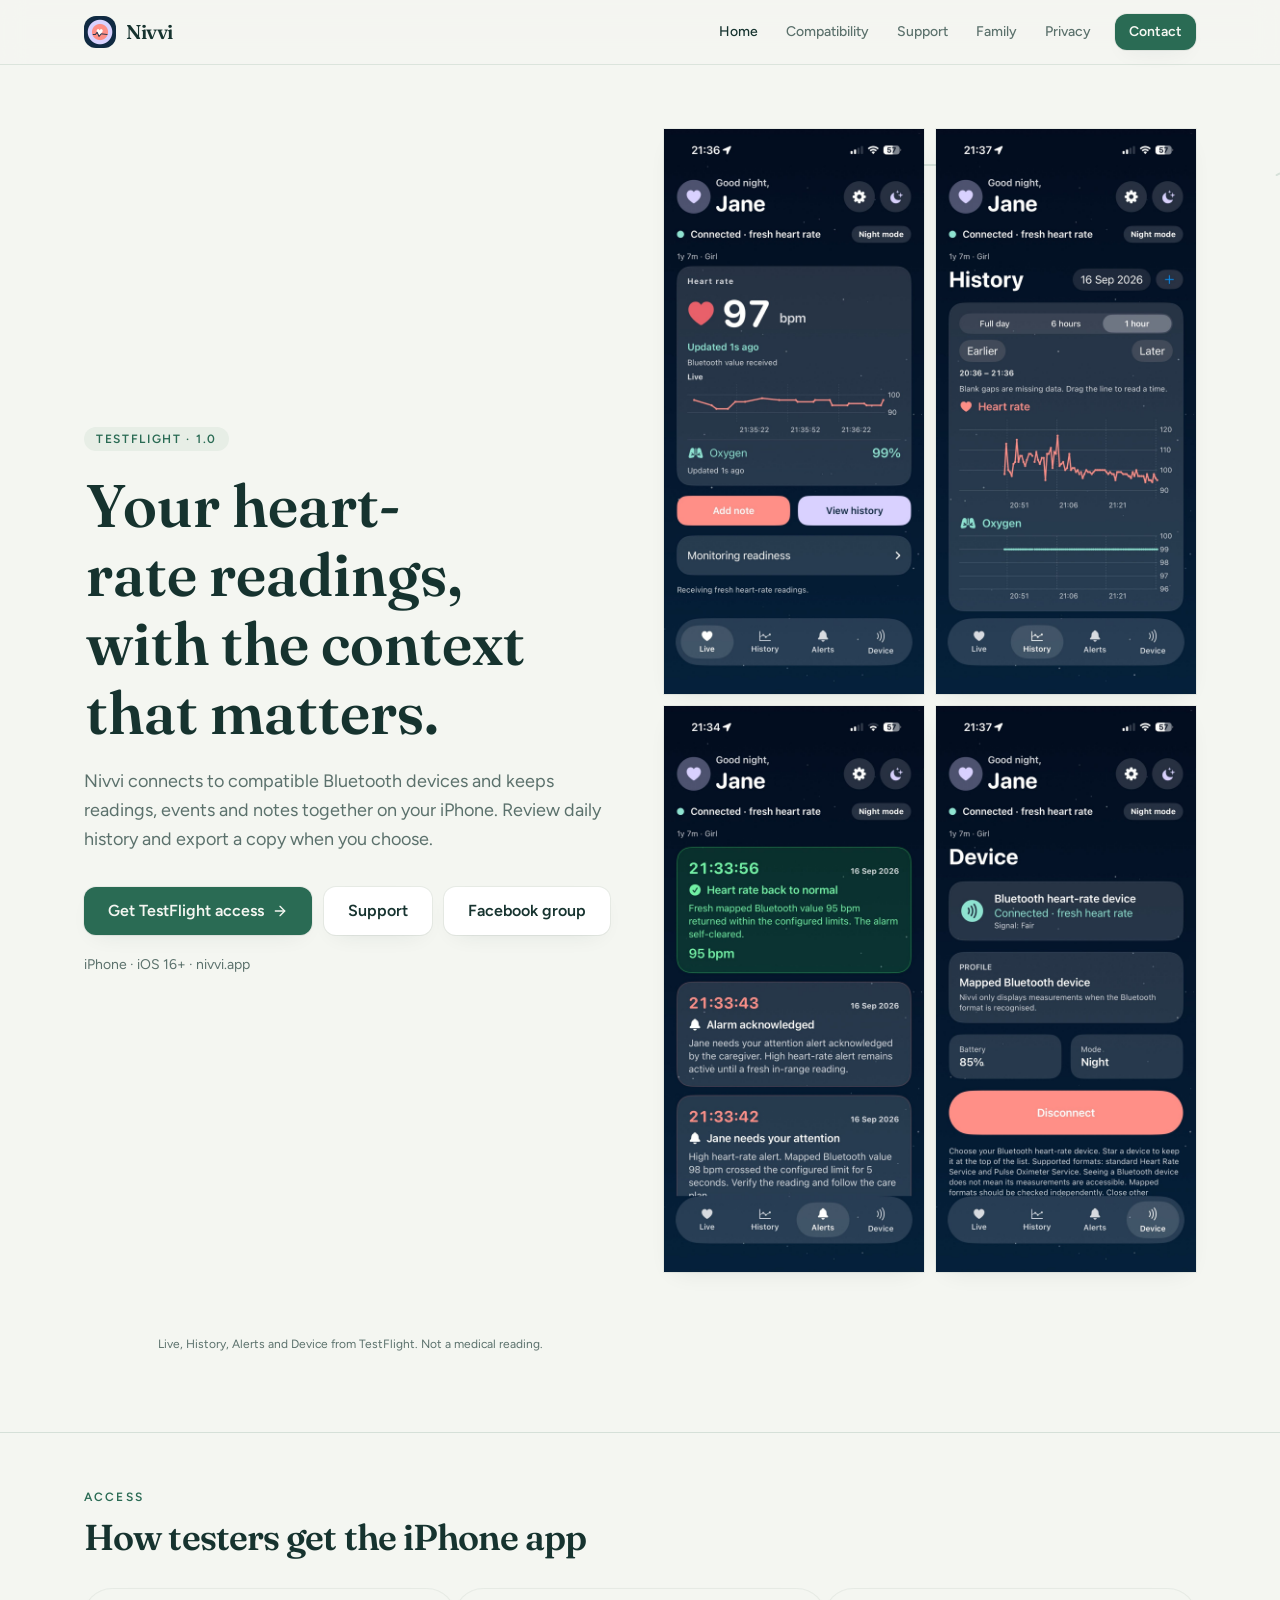
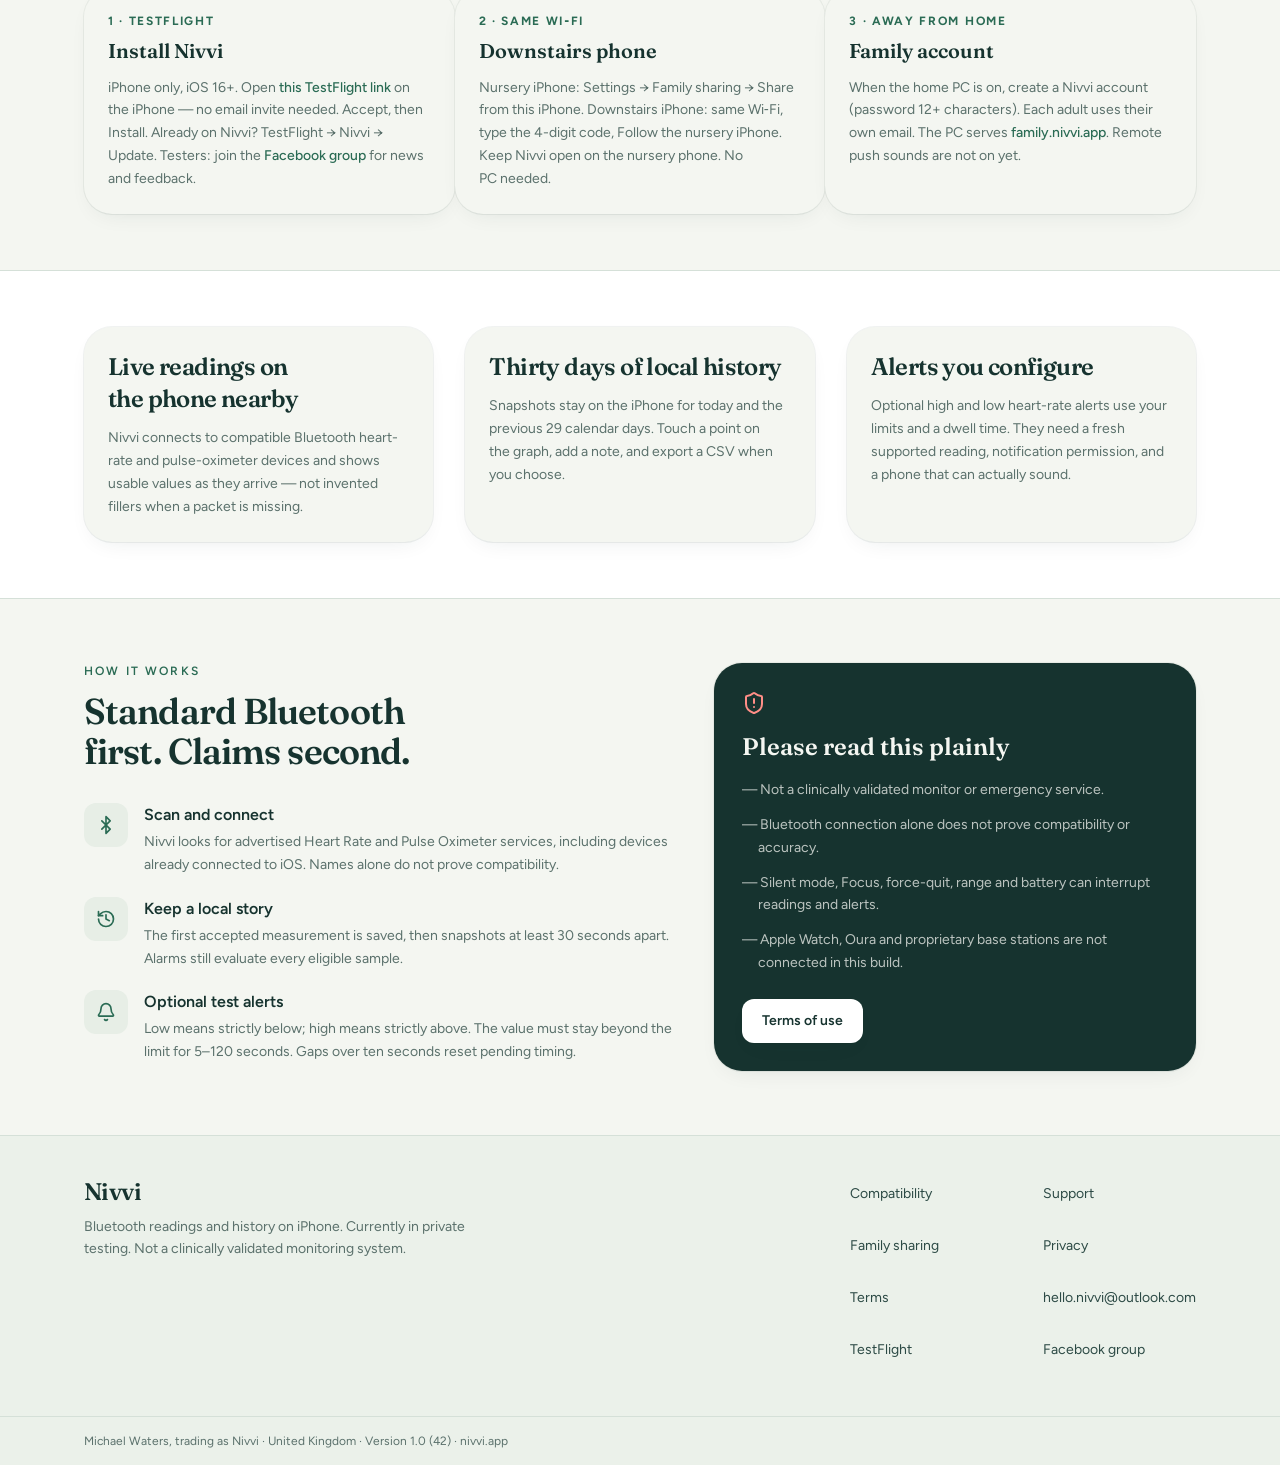
==== commit 49e3027f: "Add public TestFlight join link and Facebook group" ====
--- a/index.html
+++ b/index.html
@@ -4,10 +4,10 @@
 <meta name="twitter:image" content="https://nivvi.app/og.jpg">
 <link rel="preconnect" href="https://fonts.googleapis.com">
 <link rel="preconnect" href="https://fonts.gstatic.com" crossorigin>
-<title>Nivvi — heart-rate readings on iPhone</title><meta name="description" content="Nivvi is an iPhone app for compatible Bluetooth heart-rate devices. Local history, optional alerts, and a private family-sharing test. Not a medical monitor."/><meta name="theme-color" content="#16332f"/><link rel="icon" type="image/svg+xml" href="/favicon.svg"/><link rel="apple-touch-icon" href="/nivvi-icon.png"/></head><body class="min-h-dvh bg-paper font-sans text-ink"><!--$--><div class="flex min-h-dvh flex-col"><header class="sticky top-0 z-40 border-b border-line/80 bg-paper/90 backdrop-blur-md"><div class="mx-auto flex h-16 max-w-6xl items-center justify-between px-5"><a class="flex items-center gap-2.5 active" href="/" data-status="active" aria-current="page"><img src="/nivvi-icon.png" alt="" width="32" height="32" class="size-8 rounded-md outline outline-1 -outline-offset-1 outline-ink/10"/><span class="font-display text-xl font-semibold tracking-tight text-ink">Nivvi</span></a><nav class="hidden items-center gap-1 md:flex" aria-label="Main"><a class="rounded-md px-3 py-2 text-sm font-medium transition-colors text-ink active" href="/" data-status="active" aria-current="page">Home</a><a href="/compatibility" class="rounded-md px-3 py-2 text-sm font-medium transition-colors text-muted hover:text-ink">Compatibility</a><a href="/support" class="rounded-md px-3 py-2 text-sm font-medium transition-colors text-muted hover:text-ink">Support</a><a href="/family" class="rounded-md px-3 py-2 text-sm font-medium transition-colors text-muted hover:text-ink">Family</a><a href="/privacy" class="rounded-md px-3 py-2 text-sm font-medium transition-colors text-muted hover:text-ink">Privacy</a><a href="mailto:hello.nivvi@outlook.com" class="inline-flex items-center justify-center gap-2 whitespace-nowrap rounded-md font-semibold transition-[color,background-color,box-shadow,transform] duration-150 ease-out focus-visible:outline-none focus-visible:ring-2 focus-visible:ring-moss/40 disabled:pointer-events-none disabled:opacity-50 active:not-disabled:scale-[0.96] bg-moss text-moss-fg shadow-card hover:bg-moss-deep h-9 px-3.5 text-sm ml-2">Contact</a></nav><button type="button" class="inline-flex size-11 items-center justify-center rounded-md text-ink md:hidden" aria-expanded="false" id="menu-toggle" aria-controls="mobile-nav" aria-label="Open menu"><svg xmlns="http://www.w3.org/2000/svg" width="24" height="24" viewBox="0 0 24 24" fill="none" stroke="currentColor" stroke-width="2" stroke-linecap="round" stroke-linejoin="round" class="lucide lucide-menu size-5" aria-hidden="true"><path d="M4 12h16"></path><path d="M4 18h16"></path><path d="M4 6h16"></path></svg></button></div></header><main class="flex-1"><section class="relative"><div class="pointer-events-none absolute inset-0 overflow-hidden" aria-hidden="true"><svg viewBox="0 0 640 80" fill="none" aria-hidden="true" class="absolute top-16 -right-8 w-full max-w-xl text-moss/15"><path class="nivvi-wave-path" d="M0 40 C40 40 48 40 64 40 C88 40 88 8 112 8 C136 8 136 72 160 72 C184 72 184 40 208 40 C232 40 240 40 264 40 C288 40 288 16 312 16 C336 16 336 64 360 64 C384 64 384 40 408 40 C440 40 448 40 480 40 C504 40 504 22 528 22 C552 22 552 58 576 58 C600 58 608 40 640 40" stroke="currentColor" stroke-width="2.2" stroke-linecap="round"></path></svg></div><div class="relative mx-auto grid max-w-6xl items-center gap-12 px-5 pt-12 pb-16 md:grid-cols-2 md:pt-16 md:pb-20"><div><span class="inline-flex items-center rounded-full bg-paper-2 px-3 py-1 text-xs font-semibold tracking-[0.14em] text-moss uppercase">TestFlight · <!-- -->1.0</span><h1 class="mt-5 pl-0.5 font-display text-4xl leading-[1.15] font-semibold md:text-6xl">Your heart-rate readings, with the context that matters.</h1><p class="mt-5 max-w-xl text-lg leading-relaxed text-muted">Nivvi connects to compatible Bluetooth devices and keeps readings, events and notes together on your iPhone. Review daily history and export a copy when you choose.</p><div class="mt-8 flex flex-wrap gap-3"><a href="#access" class="inline-flex items-center justify-center gap-2 whitespace-nowrap rounded-md font-semibold transition-[color,background-color,box-shadow,transform] duration-150 ease-out focus-visible:outline-none focus-visible:ring-2 focus-visible:ring-moss/40 disabled:pointer-events-none disabled:opacity-50 active:not-disabled:scale-[0.96] bg-moss text-moss-fg shadow-card hover:bg-moss-deep h-12 px-6 text-base">Get TestFlight access<svg xmlns="http://www.w3.org/2000/svg" width="24" height="24" viewBox="0 0 24 24" fill="none" stroke="currentColor" stroke-width="2" stroke-linecap="round" stroke-linejoin="round" class="lucide lucide-arrow-right size-4" aria-hidden="true"><path d="M5 12h14"></path><path d="m12 5 7 7-7 7"></path></svg></a><a href="/support" class="inline-flex items-center justify-center gap-2 whitespace-nowrap rounded-md font-semibold transition-[color,background-color,box-shadow,transform] duration-150 ease-out focus-visible:outline-none focus-visible:ring-2 focus-visible:ring-moss/40 disabled:pointer-events-none disabled:opacity-50 active:not-disabled:scale-[0.96] bg-panel text-ink shadow-card hover:bg-paper-2 h-12 px-6 text-base">Support</a></div><p class="mt-5 text-sm text-muted">iPhone · iOS 16+ · <!-- -->nivvi.app</p></div><div class="relative mx-auto grid w-full max-w-2xl grid-cols-2 gap-3 sm:grid-cols-4">
+<title>Nivvi — heart-rate readings on iPhone</title><meta name="description" content="Nivvi is an iPhone app for compatible Bluetooth heart-rate devices. Local history, optional alerts, and a private family-sharing test. Not a medical monitor."/><meta name="theme-color" content="#16332f"/><link rel="icon" type="image/svg+xml" href="/favicon.svg"/><link rel="apple-touch-icon" href="/nivvi-icon.png"/></head><body class="min-h-dvh bg-paper font-sans text-ink"><!--$--><div class="flex min-h-dvh flex-col"><header class="sticky top-0 z-40 border-b border-line/80 bg-paper/90 backdrop-blur-md"><div class="mx-auto flex h-16 max-w-6xl items-center justify-between px-5"><a class="flex items-center gap-2.5 active" href="/" data-status="active" aria-current="page"><img src="/nivvi-icon.png" alt="" width="32" height="32" class="size-8 rounded-md outline outline-1 -outline-offset-1 outline-ink/10"/><span class="font-display text-xl font-semibold tracking-tight text-ink">Nivvi</span></a><nav class="hidden items-center gap-1 md:flex" aria-label="Main"><a class="rounded-md px-3 py-2 text-sm font-medium transition-colors text-ink active" href="/" data-status="active" aria-current="page">Home</a><a href="/compatibility" class="rounded-md px-3 py-2 text-sm font-medium transition-colors text-muted hover:text-ink">Compatibility</a><a href="/support" class="rounded-md px-3 py-2 text-sm font-medium transition-colors text-muted hover:text-ink">Support</a><a href="/family" class="rounded-md px-3 py-2 text-sm font-medium transition-colors text-muted hover:text-ink">Family</a><a href="/privacy" class="rounded-md px-3 py-2 text-sm font-medium transition-colors text-muted hover:text-ink">Privacy</a><a href="mailto:hello.nivvi@outlook.com" class="inline-flex items-center justify-center gap-2 whitespace-nowrap rounded-md font-semibold transition-[color,background-color,box-shadow,transform] duration-150 ease-out focus-visible:outline-none focus-visible:ring-2 focus-visible:ring-moss/40 disabled:pointer-events-none disabled:opacity-50 active:not-disabled:scale-[0.96] bg-moss text-moss-fg shadow-card hover:bg-moss-deep h-9 px-3.5 text-sm ml-2">Contact</a></nav><button type="button" class="inline-flex size-11 items-center justify-center rounded-md text-ink md:hidden" aria-expanded="false" id="menu-toggle" aria-controls="mobile-nav" aria-label="Open menu"><svg xmlns="http://www.w3.org/2000/svg" width="24" height="24" viewBox="0 0 24 24" fill="none" stroke="currentColor" stroke-width="2" stroke-linecap="round" stroke-linejoin="round" class="lucide lucide-menu size-5" aria-hidden="true"><path d="M4 12h16"></path><path d="M4 18h16"></path><path d="M4 6h16"></path></svg></button></div></header><main class="flex-1"><section class="relative"><div class="pointer-events-none absolute inset-0 overflow-hidden" aria-hidden="true"><svg viewBox="0 0 640 80" fill="none" aria-hidden="true" class="absolute top-16 -right-8 w-full max-w-xl text-moss/15"><path class="nivvi-wave-path" d="M0 40 C40 40 48 40 64 40 C88 40 88 8 112 8 C136 8 136 72 160 72 C184 72 184 40 208 40 C232 40 240 40 264 40 C288 40 288 16 312 16 C336 16 336 64 360 64 C384 64 384 40 408 40 C440 40 448 40 480 40 C504 40 504 22 528 22 C552 22 552 58 576 58 C600 58 608 40 640 40" stroke="currentColor" stroke-width="2.2" stroke-linecap="round"></path></svg></div><div class="relative mx-auto grid max-w-6xl items-center gap-12 px-5 pt-12 pb-16 md:grid-cols-2 md:pt-16 md:pb-20"><div><span class="inline-flex items-center rounded-full bg-paper-2 px-3 py-1 text-xs font-semibold tracking-[0.14em] text-moss uppercase">TestFlight · <!-- -->1.0</span><h1 class="mt-5 pl-0.5 font-display text-4xl leading-[1.15] font-semibold md:text-6xl">Your heart-rate readings, with the context that matters.</h1><p class="mt-5 max-w-xl text-lg leading-relaxed text-muted">Nivvi connects to compatible Bluetooth devices and keeps readings, events and notes together on your iPhone. Review daily history and export a copy when you choose.</p><div class="mt-8 flex flex-wrap gap-3"><a href="https://testflight.apple.com/join/32jtKDEM" target="_blank" rel="noopener" class="inline-flex items-center justify-center gap-2 whitespace-nowrap rounded-md font-semibold transition-[color,background-color,box-shadow,transform] duration-150 ease-out focus-visible:outline-none focus-visible:ring-2 focus-visible:ring-moss/40 disabled:pointer-events-none disabled:opacity-50 active:not-disabled:scale-[0.96] bg-moss text-moss-fg shadow-card hover:bg-moss-deep h-12 px-6 text-base">Get TestFlight access<svg xmlns="http://www.w3.org/2000/svg" width="24" height="24" viewBox="0 0 24 24" fill="none" stroke="currentColor" stroke-width="2" stroke-linecap="round" stroke-linejoin="round" class="lucide lucide-arrow-right size-4" aria-hidden="true"><path d="M5 12h14"></path><path d="m12 5 7 7-7 7"></path></svg></a><a href="/support" class="inline-flex items-center justify-center gap-2 whitespace-nowrap rounded-md font-semibold transition-[color,background-color,box-shadow,transform] duration-150 ease-out focus-visible:outline-none focus-visible:ring-2 focus-visible:ring-moss/40 disabled:pointer-events-none disabled:opacity-50 active:not-disabled:scale-[0.96] bg-panel text-ink shadow-card hover:bg-paper-2 h-12 px-6 text-base">Support</a><a href="https://www.facebook.com/share/g/1PV4kJFW1X/?mibextid=wwXIfr" target="_blank" rel="noopener" class="inline-flex items-center justify-center gap-2 whitespace-nowrap rounded-md font-semibold transition-[color,background-color,box-shadow,transform] duration-150 ease-out focus-visible:outline-none focus-visible:ring-2 focus-visible:ring-moss/40 disabled:pointer-events-none disabled:opacity-50 active:not-disabled:scale-[0.96] bg-panel text-ink shadow-card hover:bg-paper-2 h-12 px-6 text-base">Facebook group</a></div><p class="mt-5 text-sm text-muted">iPhone · iOS 16+ · <!-- -->nivvi.app</p></div><div class="relative mx-auto grid w-full max-w-2xl grid-cols-2 gap-3 sm:grid-cols-4">
 <div class="overflow-hidden rounded-[1.5rem] bg-navy p-1.5 shadow-card"><img src="/screenshots/01-home.jpg" alt="Nivvi Live: 97 bpm and 99 percent oxygen" width="540" height="1170" class="block w-full rounded-[1.2rem]"/></div>
 <div class="overflow-hidden rounded-[1.5rem] bg-navy p-1.5 shadow-card"><img src="/screenshots/02-history.jpg" alt="Nivvi History: heart-rate and oxygen charts" width="540" height="1170" class="block w-full rounded-[1.2rem]"/></div>
 <div class="overflow-hidden rounded-[1.5rem] bg-navy p-1.5 shadow-card"><img src="/screenshots/04-alerts.jpg" alt="Nivvi Alerts: green back to normal and red high heart-rate cards" width="540" height="1170" class="block w-full rounded-[1.2rem]"/></div>
 <div class="overflow-hidden rounded-[1.5rem] bg-navy p-1.5 shadow-card"><img src="/screenshots/03-device.jpg" alt="Nivvi Device: Bluetooth connected" width="540" height="1170" class="block w-full rounded-[1.2rem]"/></div>
 </div>
-<p class="mt-4 text-center text-xs text-muted">Live, History, Alerts and Device from TestFlight. Not a medical reading.</p></div></div></section><section id="access" class="border-t border-line bg-paper-2/70"><div class="mx-auto max-w-6xl px-5 py-14"><p class="text-xs font-semibold tracking-[0.18em] text-moss uppercase">Access</p><h2 class="mt-3 font-display text-3xl font-semibold tracking-tight md:text-4xl">How testers get the iPhone app</h2><div class="mt-8 grid gap-6 md:grid-cols-3"><article class="rounded-xl bg-paper p-6 shadow-card"><p class="text-xs font-bold tracking-[0.14em] text-moss uppercase">1 · TestFlight</p><h3 class="mt-2 font-display text-xl font-semibold">Install Nivvi</h3><p class="mt-3 text-sm leading-relaxed text-muted">iPhone only, iOS 16+. Email <a class="font-medium text-moss underline-offset-4 hover:underline" href="mailto:hello.nivvi@outlook.com?subject=Nivvi%20TestFlight">hello.nivvi@outlook.com</a> with the Apple ID on that phone. Install TestFlight, accept the invite, then install Nivvi. Already invited? TestFlight → Nivvi → Update.</p></article><article class="rounded-xl bg-paper p-6 shadow-card"><p class="text-xs font-bold tracking-[0.14em] text-moss uppercase">2 · Same Wi‑Fi</p><h3 class="mt-2 font-display text-xl font-semibold">Downstairs phone</h3><p class="mt-3 text-sm leading-relaxed text-muted">Nursery iPhone: Settings → Family sharing → Share from this iPhone. Downstairs iPhone: same Wi‑Fi, type the 4-digit code, Follow the nursery iPhone. Keep Nivvi open on the nursery phone. No PC needed.</p></article><article class="rounded-xl bg-paper p-6 shadow-card"><p class="text-xs font-bold tracking-[0.14em] text-moss uppercase">3 · Away from home</p><h3 class="mt-2 font-display text-xl font-semibold">Family account</h3><p class="mt-3 text-sm leading-relaxed text-muted">When the home PC is on, create a Nivvi account (password 12+ characters). Each adult uses their own email. The PC serves <a class="font-medium text-moss underline-offset-4 hover:underline" href="https://family.nivvi.app/health">family.nivvi.app</a>. Remote push sounds are not on yet.</p></article></div></div></section><section class="border-y border-line bg-panel"><div class="mx-auto grid max-w-6xl gap-8 px-5 py-14 md:grid-cols-3"><article class="rounded-xl bg-paper p-6 shadow-card"><h2 class="font-display text-2xl font-semibold tracking-tight">Live readings on the phone nearby</h2><p class="mt-3 text-sm leading-relaxed text-muted">Nivvi connects to compatible Bluetooth heart-rate and pulse-oximeter devices and shows usable values as they arrive — not invented fillers when a packet is missing.</p></article><article class="rounded-xl bg-paper p-6 shadow-card"><h2 class="font-display text-2xl font-semibold tracking-tight">Thirty days of local history</h2><p class="mt-3 text-sm leading-relaxed text-muted">Snapshots stay on the iPhone for today and the previous 29 calendar days. Touch a point on the graph, add a note, and export a CSV when you choose.</p></article><article class="rounded-xl bg-paper p-6 shadow-card"><h2 class="font-display text-2xl font-semibold tracking-tight">Alerts you configure</h2><p class="mt-3 text-sm leading-relaxed text-muted">Optional high and low heart-rate alerts use your limits and a dwell time. They need a fresh supported reading, notification permission, and a phone that can actually sound.</p></article></div></section><section class="mx-auto max-w-6xl px-5 py-16"><div class="grid gap-10 md:grid-cols-[1.1fr_0.9fr] md:items-start"><div><p class="text-xs font-semibold tracking-[0.18em] text-moss uppercase">How it works</p><h2 class="mt-3 font-display text-3xl font-semibold tracking-tight md:text-4xl">Standard Bluetooth first. Claims second.</h2><ul class="mt-8 space-y-5"><li class="flex gap-4"><div class="flex size-11 shrink-0 items-center justify-center rounded-md bg-paper-2 text-moss"><svg xmlns="http://www.w3.org/2000/svg" width="24" height="24" viewBox="0 0 24 24" fill="none" stroke="currentColor" stroke-width="2" stroke-linecap="round" stroke-linejoin="round" class="lucide lucide-bluetooth size-5" aria-hidden="true"><path d="m7 7 10 10-5 5V2l5 5L7 17"></path></svg></div><div><p class="font-semibold">Scan and connect</p><p class="mt-1 text-sm leading-relaxed text-muted">Nivvi looks for advertised Heart Rate and Pulse Oximeter services, including devices already connected to iOS. Names alone do not prove compatibility.</p></div></li><li class="flex gap-4"><div class="flex size-11 shrink-0 items-center justify-center rounded-md bg-paper-2 text-moss"><svg xmlns="http://www.w3.org/2000/svg" width="24" height="24" viewBox="0 0 24 24" fill="none" stroke="currentColor" stroke-width="2" stroke-linecap="round" stroke-linejoin="round" class="lucide lucide-history size-5" aria-hidden="true"><path d="M3 12a9 9 0 1 0 9-9 9.75 9.75 0 0 0-6.74 2.74L3 8"></path><path d="M3 3v5h5"></path><path d="M12 7v5l4 2"></path></svg></div><div><p class="font-semibold">Keep a local story</p><p class="mt-1 text-sm leading-relaxed text-muted">The first accepted measurement is saved, then snapshots at least 30 seconds apart. Alarms still evaluate every eligible sample.</p></div></li><li class="flex gap-4"><div class="flex size-11 shrink-0 items-center justify-center rounded-md bg-paper-2 text-moss"><svg xmlns="http://www.w3.org/2000/svg" width="24" height="24" viewBox="0 0 24 24" fill="none" stroke="currentColor" stroke-width="2" stroke-linecap="round" stroke-linejoin="round" class="lucide lucide-bell size-5" aria-hidden="true"><path d="M10.268 21a2 2 0 0 0 3.464 0"></path><path d="M3.262 15.326A1 1 0 0 0 4 17h16a1 1 0 0 0 .74-1.673C19.41 13.956 18 12.499 18 8A6 6 0 0 0 6 8c0 4.499-1.411 5.956-2.738 7.326"></path></svg></div><div><p class="font-semibold">Optional test alerts</p><p class="mt-1 text-sm leading-relaxed text-muted">Low means strictly below; high means strictly above. The value must stay beyond the limit for 5–120 seconds. Gaps over ten seconds reset pending timing.</p></div></li></ul></div><aside class="rounded-xl bg-ink p-7 text-paper shadow-card"><svg xmlns="http://www.w3.org/2000/svg" width="24" height="24" viewBox="0 0 24 24" fill="none" stroke="currentColor" stroke-width="2" stroke-linecap="round" stroke-linejoin="round" class="lucide lucide-shield-alert size-6 text-hr" aria-hidden="true"><path d="M20 13c0 5-3.5 7.5-7.66 8.95a1 1 0 0 1-.67-.01C7.5 20.5 4 18 4 13V6a1 1 0 0 1 1-1c2 0 4.5-1.2 6.24-2.72a1.17 1.17 0 0 1 1.52 0C14.51 3.81 17 5 19 5a1 1 0 0 1 1 1z"></path><path d="M12 8v4"></path><path d="M12 16h.01"></path></svg><h3 class="mt-4 font-display text-2xl font-semibold">Please read this plainly</h3><ul class="mt-4 space-y-3 text-sm leading-relaxed text-paper/75"><li class="pl-4 -indent-4">— <!-- -->Not a clinically validated monitor or emergency service.</li><li class="pl-4 -indent-4">— <!-- -->Bluetooth connection alone does not prove compatibility or accuracy.</li><li class="pl-4 -indent-4">— <!-- -->Silent mode, Focus, force-quit, range and battery can interrupt readings and alerts.</li><li class="pl-4 -indent-4">— <!-- -->Apple Watch, Oura and proprietary base stations are not connected in this build.</li></ul><a href="/terms" class="inline-flex items-center justify-center gap-2 whitespace-nowrap rounded-md text-sm font-semibold transition-[color,background-color,box-shadow,transform] duration-150 ease-out focus-visible:outline-none focus-visible:ring-2 focus-visible:ring-moss/40 disabled:pointer-events-none disabled:opacity-50 active:not-disabled:scale-[0.96] bg-panel text-ink shadow-card hover:bg-paper-2 h-11 px-5 mt-6">Terms of use</a></aside></div></section></main><footer class="mt-auto border-t border-line bg-paper-2/60"><div class="mx-auto flex max-w-6xl flex-col gap-8 px-5 py-10 md:flex-row md:items-start md:justify-between"><div class="max-w-sm"><p class="font-display text-2xl font-semibold tracking-tight">Nivvi</p><p class="mt-2 text-sm leading-relaxed text-muted">Bluetooth readings and history on iPhone. Currently in private testing. Not a clinically validated monitoring system.</p></div><div class="grid grid-cols-2 gap-x-10 gap-y-2 text-sm"><a href="/compatibility" class="min-h-11 py-2 text-ink-soft hover:text-ink">Compatibility</a><a href="/support" class="min-h-11 py-2 text-ink-soft hover:text-ink">Support</a><a href="/family" class="min-h-11 py-2 text-ink-soft hover:text-ink">Family sharing</a><a href="/privacy" class="min-h-11 py-2 text-ink-soft hover:text-ink">Privacy</a><a href="/terms" class="min-h-11 py-2 text-ink-soft hover:text-ink">Terms</a><a href="mailto:hello.nivvi@outlook.com" class="min-h-11 py-2 text-ink-soft hover:text-ink">hello.nivvi@outlook.com</a></div></div><div class="border-t border-line"><p class="mx-auto max-w-6xl px-5 py-4 text-xs text-muted">Michael Waters, trading as Nivvi<!-- --> · <!-- -->United Kingdom<!-- --> · Version <!-- -->1.0<!-- --> (<!-- -->42<!-- -->) · <!-- -->nivvi.app</p></div></footer></div><!--/$--><script src="/site.js" defer></script></body></html>+<p class="mt-4 text-center text-xs text-muted">Live, History, Alerts and Device from TestFlight. Not a medical reading.</p></div></div></section><section id="access" class="border-t border-line bg-paper-2/70"><div class="mx-auto max-w-6xl px-5 py-14"><p class="text-xs font-semibold tracking-[0.18em] text-moss uppercase">Access</p><h2 class="mt-3 font-display text-3xl font-semibold tracking-tight md:text-4xl">How testers get the iPhone app</h2><div class="mt-8 grid gap-6 md:grid-cols-3"><article class="rounded-xl bg-paper p-6 shadow-card"><p class="text-xs font-bold tracking-[0.14em] text-moss uppercase">1 · TestFlight</p><h3 class="mt-2 font-display text-xl font-semibold">Install Nivvi</h3><p class="mt-3 text-sm leading-relaxed text-muted">iPhone only, iOS 16+. Open <a class="font-medium text-moss underline-offset-4 hover:underline" href="https://testflight.apple.com/join/32jtKDEM" target="_blank" rel="noopener">this TestFlight link</a> on the iPhone — no email invite needed. Accept, then Install. Already on Nivvi? TestFlight → Nivvi → Update. Testers: join the <a class="font-medium text-moss underline-offset-4 hover:underline" href="https://www.facebook.com/share/g/1PV4kJFW1X/?mibextid=wwXIfr" target="_blank" rel="noopener">Facebook group</a> for news and feedback.</p></article><article class="rounded-xl bg-paper p-6 shadow-card"><p class="text-xs font-bold tracking-[0.14em] text-moss uppercase">2 · Same Wi‑Fi</p><h3 class="mt-2 font-display text-xl font-semibold">Downstairs phone</h3><p class="mt-3 text-sm leading-relaxed text-muted">Nursery iPhone: Settings → Family sharing → Share from this iPhone. Downstairs iPhone: same Wi‑Fi, type the 4-digit code, Follow the nursery iPhone. Keep Nivvi open on the nursery phone. No PC needed.</p></article><article class="rounded-xl bg-paper p-6 shadow-card"><p class="text-xs font-bold tracking-[0.14em] text-moss uppercase">3 · Away from home</p><h3 class="mt-2 font-display text-xl font-semibold">Family account</h3><p class="mt-3 text-sm leading-relaxed text-muted">When the home PC is on, create a Nivvi account (password 12+ characters). Each adult uses their own email. The PC serves <a class="font-medium text-moss underline-offset-4 hover:underline" href="https://family.nivvi.app/health">family.nivvi.app</a>. Remote push sounds are not on yet.</p></article></div></div></section><section class="border-y border-line bg-panel"><div class="mx-auto grid max-w-6xl gap-8 px-5 py-14 md:grid-cols-3"><article class="rounded-xl bg-paper p-6 shadow-card"><h2 class="font-display text-2xl font-semibold tracking-tight">Live readings on the phone nearby</h2><p class="mt-3 text-sm leading-relaxed text-muted">Nivvi connects to compatible Bluetooth heart-rate and pulse-oximeter devices and shows usable values as they arrive — not invented fillers when a packet is missing.</p></article><article class="rounded-xl bg-paper p-6 shadow-card"><h2 class="font-display text-2xl font-semibold tracking-tight">Thirty days of local history</h2><p class="mt-3 text-sm leading-relaxed text-muted">Snapshots stay on the iPhone for today and the previous 29 calendar days. Touch a point on the graph, add a note, and export a CSV when you choose.</p></article><article class="rounded-xl bg-paper p-6 shadow-card"><h2 class="font-display text-2xl font-semibold tracking-tight">Alerts you configure</h2><p class="mt-3 text-sm leading-relaxed text-muted">Optional high and low heart-rate alerts use your limits and a dwell time. They need a fresh supported reading, notification permission, and a phone that can actually sound.</p></article></div></section><section class="mx-auto max-w-6xl px-5 py-16"><div class="grid gap-10 md:grid-cols-[1.1fr_0.9fr] md:items-start"><div><p class="text-xs font-semibold tracking-[0.18em] text-moss uppercase">How it works</p><h2 class="mt-3 font-display text-3xl font-semibold tracking-tight md:text-4xl">Standard Bluetooth first. Claims second.</h2><ul class="mt-8 space-y-5"><li class="flex gap-4"><div class="flex size-11 shrink-0 items-center justify-center rounded-md bg-paper-2 text-moss"><svg xmlns="http://www.w3.org/2000/svg" width="24" height="24" viewBox="0 0 24 24" fill="none" stroke="currentColor" stroke-width="2" stroke-linecap="round" stroke-linejoin="round" class="lucide lucide-bluetooth size-5" aria-hidden="true"><path d="m7 7 10 10-5 5V2l5 5L7 17"></path></svg></div><div><p class="font-semibold">Scan and connect</p><p class="mt-1 text-sm leading-relaxed text-muted">Nivvi looks for advertised Heart Rate and Pulse Oximeter services, including devices already connected to iOS. Names alone do not prove compatibility.</p></div></li><li class="flex gap-4"><div class="flex size-11 shrink-0 items-center justify-center rounded-md bg-paper-2 text-moss"><svg xmlns="http://www.w3.org/2000/svg" width="24" height="24" viewBox="0 0 24 24" fill="none" stroke="currentColor" stroke-width="2" stroke-linecap="round" stroke-linejoin="round" class="lucide lucide-history size-5" aria-hidden="true"><path d="M3 12a9 9 0 1 0 9-9 9.75 9.75 0 0 0-6.74 2.74L3 8"></path><path d="M3 3v5h5"></path><path d="M12 7v5l4 2"></path></svg></div><div><p class="font-semibold">Keep a local story</p><p class="mt-1 text-sm leading-relaxed text-muted">The first accepted measurement is saved, then snapshots at least 30 seconds apart. Alarms still evaluate every eligible sample.</p></div></li><li class="flex gap-4"><div class="flex size-11 shrink-0 items-center justify-center rounded-md bg-paper-2 text-moss"><svg xmlns="http://www.w3.org/2000/svg" width="24" height="24" viewBox="0 0 24 24" fill="none" stroke="currentColor" stroke-width="2" stroke-linecap="round" stroke-linejoin="round" class="lucide lucide-bell size-5" aria-hidden="true"><path d="M10.268 21a2 2 0 0 0 3.464 0"></path><path d="M3.262 15.326A1 1 0 0 0 4 17h16a1 1 0 0 0 .74-1.673C19.41 13.956 18 12.499 18 8A6 6 0 0 0 6 8c0 4.499-1.411 5.956-2.738 7.326"></path></svg></div><div><p class="font-semibold">Optional test alerts</p><p class="mt-1 text-sm leading-relaxed text-muted">Low means strictly below; high means strictly above. The value must stay beyond the limit for 5–120 seconds. Gaps over ten seconds reset pending timing.</p></div></li></ul></div><aside class="rounded-xl bg-ink p-7 text-paper shadow-card"><svg xmlns="http://www.w3.org/2000/svg" width="24" height="24" viewBox="0 0 24 24" fill="none" stroke="currentColor" stroke-width="2" stroke-linecap="round" stroke-linejoin="round" class="lucide lucide-shield-alert size-6 text-hr" aria-hidden="true"><path d="M20 13c0 5-3.5 7.5-7.66 8.95a1 1 0 0 1-.67-.01C7.5 20.5 4 18 4 13V6a1 1 0 0 1 1-1c2 0 4.5-1.2 6.24-2.72a1.17 1.17 0 0 1 1.52 0C14.51 3.81 17 5 19 5a1 1 0 0 1 1 1z"></path><path d="M12 8v4"></path><path d="M12 16h.01"></path></svg><h3 class="mt-4 font-display text-2xl font-semibold">Please read this plainly</h3><ul class="mt-4 space-y-3 text-sm leading-relaxed text-paper/75"><li class="pl-4 -indent-4">— <!-- -->Not a clinically validated monitor or emergency service.</li><li class="pl-4 -indent-4">— <!-- -->Bluetooth connection alone does not prove compatibility or accuracy.</li><li class="pl-4 -indent-4">— <!-- -->Silent mode, Focus, force-quit, range and battery can interrupt readings and alerts.</li><li class="pl-4 -indent-4">— <!-- -->Apple Watch, Oura and proprietary base stations are not connected in this build.</li></ul><a href="/terms" class="inline-flex items-center justify-center gap-2 whitespace-nowrap rounded-md text-sm font-semibold transition-[color,background-color,box-shadow,transform] duration-150 ease-out focus-visible:outline-none focus-visible:ring-2 focus-visible:ring-moss/40 disabled:pointer-events-none disabled:opacity-50 active:not-disabled:scale-[0.96] bg-panel text-ink shadow-card hover:bg-paper-2 h-11 px-5 mt-6">Terms of use</a></aside></div></section></main><footer class="mt-auto border-t border-line bg-paper-2/60"><div class="mx-auto flex max-w-6xl flex-col gap-8 px-5 py-10 md:flex-row md:items-start md:justify-between"><div class="max-w-sm"><p class="font-display text-2xl font-semibold tracking-tight">Nivvi</p><p class="mt-2 text-sm leading-relaxed text-muted">Bluetooth readings and history on iPhone. Currently in private testing. Not a clinically validated monitoring system.</p></div><div class="grid grid-cols-2 gap-x-10 gap-y-2 text-sm"><a href="/compatibility" class="min-h-11 py-2 text-ink-soft hover:text-ink">Compatibility</a><a href="/support" class="min-h-11 py-2 text-ink-soft hover:text-ink">Support</a><a href="/family" class="min-h-11 py-2 text-ink-soft hover:text-ink">Family sharing</a><a href="/privacy" class="min-h-11 py-2 text-ink-soft hover:text-ink">Privacy</a><a href="/terms" class="min-h-11 py-2 text-ink-soft hover:text-ink">Terms</a><a href="mailto:hello.nivvi@outlook.com" class="min-h-11 py-2 text-ink-soft hover:text-ink">hello.nivvi@outlook.com</a><a href="https://testflight.apple.com/join/32jtKDEM" target="_blank" rel="noopener" class="min-h-11 py-2 text-ink-soft hover:text-ink">TestFlight</a><a href="https://www.facebook.com/share/g/1PV4kJFW1X/?mibextid=wwXIfr" target="_blank" rel="noopener" class="min-h-11 py-2 text-ink-soft hover:text-ink">Facebook group</a></div></div><div class="border-t border-line"><p class="mx-auto max-w-6xl px-5 py-4 text-xs text-muted">Michael Waters, trading as Nivvi<!-- --> · <!-- -->United Kingdom<!-- --> · Version <!-- -->1.0<!-- --> (<!-- -->42<!-- -->) · <!-- -->nivvi.app</p></div></footer></div><!--/$--><script src="/site.js" defer></script></body></html>
